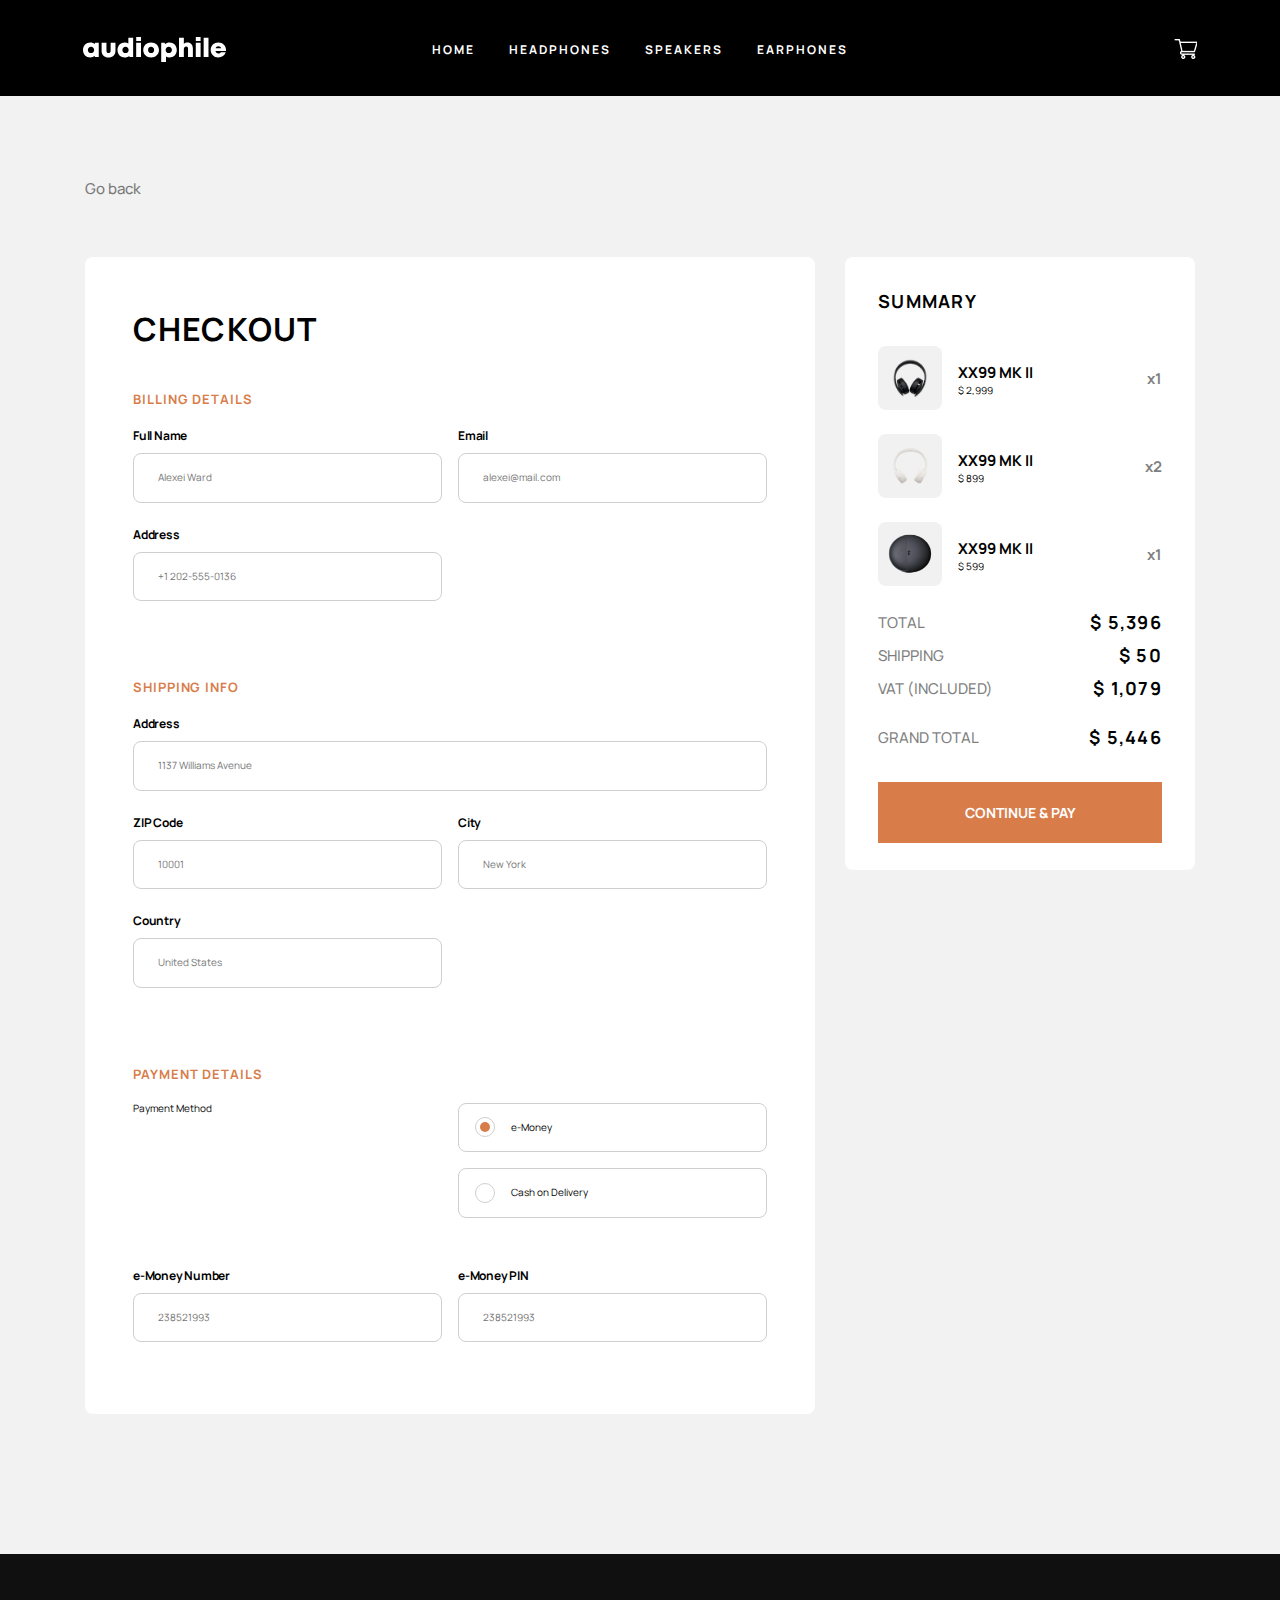
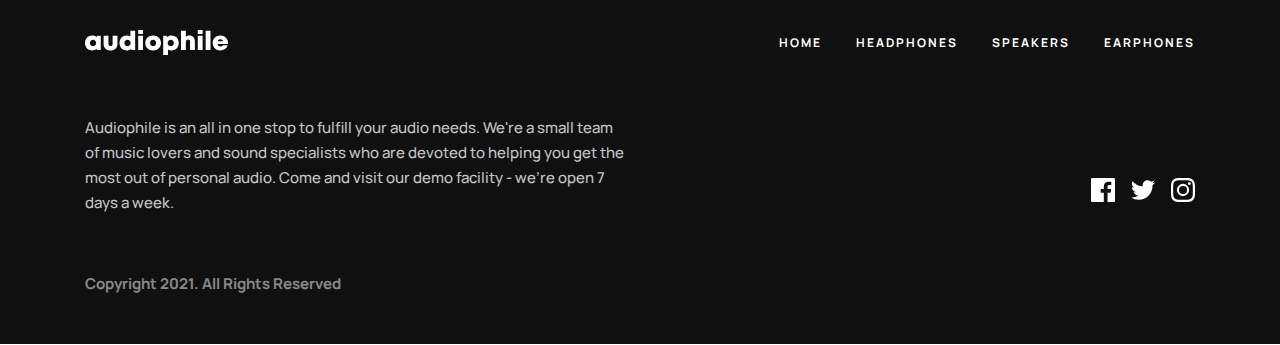
==== checkout.html @ 56116733 "Initial commit" ====
<!DOCTYPE html>
<html lang="en">

<head>
    <meta charset="UTF-8" />
    <meta http-equiv="X-UA-Compatible" content="IE=edge" />
    <meta name="viewport" content="width=device-width, initial-scale=1.0" />
    <title>audiophile</title>
    <link rel="stylesheet" href="./css/normalize.css" />
    <link rel="stylesheet" href="./css/main.css">
</head>

<body>
    <section class="page-header">
        <div class="container">
            <header class="header u-border-bottom">
                <div class="header-main">
                    <a href="index.html" class="logo">
                        <img class="logo__img" src="./images/logo.svg" width="143" height="25" alt="">
                    </a>
                    <nav class="nav header-nav">
                        <ul class="list header-list">
                            <li class="list__item header-list__item">
                                <a href="index.html" class="list__link header-list__link">HOME</a>
                            </li>
                            <li class="list__item header-list__item">
                                <a href="headphones.html" class="list__link header-list__link">HEADPHONES</a>
                            </li>
                            <li class="list__item header-list__item">
                                <a href="speakers.html" class="list__link header-list__link">SPEAKERS</a>
                            </li>
                            <li class="list__item header-list__item">
                                <a href="earphones.html" class="list__link header-list__link">EARPHONES</a>
                            </li>


                        </ul>
                    </nav>
                    <button class="btn-btn add-t-c" type="button"></button>


                </div>

            </header>
        </div>

    </section>
    <main class="main main-2">

        <!-- modal cart start -->
        <div class="modal">
            <div class="cart-modal js-cart">
                <div class="u-space-between">
                    <h5 class="cart-modal__heading">cart (3)</h5>
                    <span class="cart-modal__remove">Remove all</span>
                </div>
                <div class="cart-products">
                    <div class="cart-product u-space-between">
                        <div class="product-info">
                            <div class="product-info__img">
                                <img src=".//images/headphone/1.png" width="36" height="40" alt="">
                            </div>
                            <div class="u-direction-column">
                                <p class="product-info__title">XX99 MK II</p>
                                <span class="product-info__price">$ 2,999</span>
                            </div>
                        </div>
                        <div class="quantity quantity-product">
                            <button class=" btn-quantity minus-btn disabled" type="button">-</button>
                            <input type="text" class="quantity__input" name="" id="quantity" value="0">
                            <button class="btn-quantity plus-btn" type="button">+</button>
                        </div>
                    </div>
                    <div class="cart-product u-space-between">
                        <div class="product-info">
                            <div class="product-info__img">
                                <img src=".//images/headphone/3.png" width="38" height="40" alt="">
                            </div>
                            <div class="u-direction-column">
                                <p class="product-info__title">XX99 MK II</p>
                                <span class="product-info__price">$ 2,999</span>
                            </div>
                        </div>
                        <div class="quantity quantity-product">
                            <button class=" btn-quantity minus-btn disabled" type="button">-</button>
                            <input type="text" class="quantity__input" name="" id="quantity" value="0">
                            <button class="btn-quantity plus-btn" type="button">+</button>
                        </div>
                    </div>
                    <div class="cart-product u-space-between">
                        <div class="product-info">
                            <div class="product-info__img">
                                <img src=".//images/earphones/1.png" width="46" height="42" alt="">
                            </div>
                            <div class="u-direction-column">
                                <p class="product-info__title">XX99 MK II</p>
                                <span class="product-info__price">$ 2,999</span>
                            </div>
                        </div>
                        <div class="quantity quantity-product">
                            <button class=" btn-quantity minus-btn disabled" type="button">-</button>
                            <input type="text" class="quantity__input" name="" id="quantity" value="0">
                            <button class="btn-quantity plus-btn" type="button">+</button>
                        </div>
                    </div>
                </div>
                <div class="cart-product-price u-space-between">
                    <span class="product-total">TOTAL</span>
                    <span class="price total-price">$ 5,396</span>
                </div>
                <a class="btn btn-checkout u-text-center" href="checkout.html">checkout</a>
            </div>

        </div>
        <!-- modal cart end-->


        <!-- order modal start -->
        <div class="modal">
            <div class="order-modal">
                <img src="./images/order.png" alt="" width="64" height="64" class="order-img">
            </div>
        </div>
        <!-- order modal end -->
        <div class="container">
            <div class="go-back">
                <a class="go-back__link" href="#">Go back</a>
            </div>
            <div class="u-space-between">
                <div class="checkout">
                    <h4 class="features-heading">CHECKOUT</h4>
                    <form class="form" action="" method="post">
                        <span class="checkout-title">Billing Details</span>

                        <div class="row">
                            <div class="col-50">
                                <label class="label" for="fname">Full Name</label>
                                <input class="input" type="text" id="fname" name="firstname" placeholder="Alexei Ward">
                            </div>
                            <div class="col-50">
                                <label class="label" for="email"> Email</label>
                                <input class="input" type="email" id="email" name="email" placeholder="alexei@mail.com">
                            </div>
                            <div class="col-50">
                                <label class="label" for="tel"> Address</label>
                                <input class="input" type="tel" id="tel" name="tel" placeholder="+1 202-555-0136">
                            </div>
                        </div>
                        <span class="checkout-title">shipping info</span>

                        <div class="row">
                            <div class="col-50">
                                <label class="label " for="adr"> Address</label>
                                <input class="input input-100" type="text" id="adr" name="address" placeholder="1137 Williams Avenue">
                            </div>
                            <div class="col-50">
                                <label class="label" for="code">ZIP Code</label>
                                <input class="input" type="text" id="code" name="code" placeholder="10001">
                            </div>
                            <div class="col-50">
                                <label class="label" for="city">City</label>
                                <input class="input" type="text" id="city" name="city" placeholder="New York">
                            </div>
                            <div class="col-50">
                                <label class="label" for="country">Country</label>
                                <input class="input" type="text" id="country" name="country" placeholder="United States">
                            </div>


                        </div>
                        <span class="checkout-title">payment details</span>
                        <div class="row">
                            <span class="payment-method">Payment Method</span>
                            <div class=" u-ml-auto">

                                <label class="label-radio" for="e-money" data-radio="radio_1">e-Money
                                    <input id="e-money" class="input-radio" checked name="radio" type="radio">
                                    <span class="checkmark"></span>
                                </label>

                                <label class="label-radio" for="delivery" data-radio="radio_2">Cash on Delivery
                                    <input id="delivery" class="input-radio" name="radio" type="radio">
                                    <span class="checkmark"></span>
                                </label>
                            </div>

                        </div>
                        <div class="content">
                            <div class="radio_content radio_1">
                                <div class="row u-margin-none">
                                    <div class="col-50">
                                        <label class="label" for="code">e-Money Number</label>
                                        <input class="input" type="text" id="code" name="code" placeholder="238521993">
                                    </div>
                                    <div class="col-50">
                                        <label class="label" for="code">e-Money PIN</label>
                                        <input class="input" type="text" id="code" name="code" placeholder="238521993">
                                    </div>
                                </div>

                            </div>
                            <div class="radio_content radio_2">
                                <div class="u-align-items-center">
                                    <img src="./images/delivery_text__img.png" alt="" width="48" height="48" class="delivery-input__img">
                                    <p class="secondary-text delivery-text black-text">The ‘Cash on Delivery’ option enables you to pay in cash when our delivery courier arrives at your residence. Just make sure your address is correct so that your order will not be cancelled.
                                    </p>
                                </div>
                            </div>
                        </div>


                    </form>
                </div>
                <div class="summary">
                    <h5 class="cart-modal__heading">summary</h5>
                    <div class="cart-products">
                        <div class="cart-product u-space-between">
                            <div class="product-info">
                                <div class="product-info__img">
                                    <img src=".//images/headphone/1.png" width="36" height="40" alt="">
                                </div>
                                <div class="u-direction-column">
                                    <p class="product-info__title">XX99 MK II</p>
                                    <span class="product-info__price">$ 2,999</span>
                                </div>
                            </div>
                            <p class="product-info__title u-opacity-50">x1</p>
                        </div>
                        <div class="cart-product u-space-between">
                            <div class="product-info">
                                <div class="product-info__img">
                                    <img src=".//images/headphone/3.png" width="38" height="40" alt="">
                                </div>
                                <div class="u-direction-column">
                                    <p class="product-info__title">XX99 MK II</p>
                                    <span class="product-info__price">$ 899</span>
                                </div>
                            </div>
                            <p class="product-info__title u-opacity-50">x2</p>
                        </div>
                        <div class="cart-product u-space-between">
                            <div class="product-info">
                                <div class="product-info__img">
                                    <img src=".//images/earphones/1.png" width="46" height="42" alt="">
                                </div>
                                <div class="u-direction-column">
                                    <p class="product-info__title">XX99 MK II</p>
                                    <span class="product-info__price">$ 599</span>
                                </div>
                            </div>
                            <p class="product-info__title u-opacity-50">x1</p>
                        </div>
                    </div>
                    <div class="total cart-product-price u">
                        <span class="product-total">TOTAL</span>
                        <span class="price total-price u-margin-none">$ 5,396</span>
                    </div>
                    <div class="total cart-product-price u">
                        <span class="product-total">SHIPPING</span>
                        <span class="price total-price u-margin-none">$ 50</span>
                    </div>
                    <div class="total cart-product-price u">
                        <span class="product-total">VAT (INCLUDED)</span>
                        <span class="price total-price u-margin-none">$ 1,079</span>
                    </div>
                    <div class="total grand-total cart-product-price u">
                        <span class="product-total">GRAND TOTAL</span>
                        <span class="price total-price u-margin-none">$ 5,446</span>
                    </div>
                    <button type="button" class="btn u-text-center btn-checkout" href="#">CONTINUE & PAY</button>
                </div>
            </div>

        </div>
    </main>
    <footer class="footer">
        <div class="container">

            <div class="footer__top">
                <a href="index.html" class="logo">
                    <img class="logo__img" src="./images/logo.svg" width="143" height="25" alt="">
                </a>
                <nav class="nav footer-nav">
                    <ul class="list footer-list">
                        <li class="list__item footer-list__item">
                            <a href="index.html" class="list__link footer-list__link">HOME</a>
                        </li>
                        <li class="list__item footer-list__item">
                            <a href="headphones.html" class="list__link footer-list__link">HEADPHONES</a>
                        </li>
                        <li class="list__item footer-list__item">
                            <a href="speakers.html" class="list__link footer-list__link">SPEAKERS</a>
                        </li>
                        <li class="list__item footer-list__item">
                            <a href="earphones.html" class="list__link footer-list__link">EARPHONES</a>
                        </li>


                    </ul>
                </nav>
            </div>
            <div class="footer__bottom">
                <div class="footer-content">
                    <p class="secondary-text footer-content__text">Audiophile is an all in one stop to fulfill your audio needs. We're a small team of music lovers and sound specialists who are devoted to helping you get the most out of personal audio. Come and visit our demo facility - we’re open
                        7 days a week.</p>
                    <span class="footer-content__span">Copyright 2021. All Rights Reserved</span>
                </div>
                <div class="social">
                    <ul class=" list social-items u-ml-auto">
                        <li class=" list__item social-item">
                            <a href="#" class="list__link social-item__link">
                                <!-- <img src="./images/facebook.svg" alt=""> -->
                                <svg class="icon" width="24" height="24">
                                    <use xlink:href="./images/sprite.svg#facebook"></use>
                                </svg>
                            </a>
                        </li>
                        <li class=" list__item social-item">
                            <a href="#" class="list__link social-item__link">
                                <!-- <img src="./images/twitter.svg" alt=""> -->
                                <svg class="icon" width="24" height="24">
                                    <use xlink:href="./images/sprite.svg#twitter"></use>
                                </svg>
                            </a>
                        </li>
                        <li class=" list__item social-item">
                            <a href="#" class="list__link social-item__link">
                                <!-- <img src="./images/instagram.svg" alt=""> -->
                                <svg class="icon" width="24" height="24">
                                    <use xlink:href="./images/sprite.svg#instagram"></use>
                                </svg>
                            </a>
                        </li>
                    </ul>
                </div>
            </div>
        </div>
    </footer>

    <script src="https://code.jquery.com/jquery-3.4.1.js"></script>
    <script src="./scripts/script.js"></script>
</body>

</html>
---- css/main.css ----
.u-ml-auto {
  margin-left: auto !important;
}

.u-text-center {
  text-align: center !important;
}

.u-space-between {
  display: -webkit-box !important;
  display: -ms-flexbox !important;
  display: flex !important;
  -webkit-box-pack: justify !important;
      -ms-flex-pack: justify !important;
          justify-content: space-between !important;
}

.u-display-flex {
  display: -webkit-box !important;
  display: -ms-flexbox !important;
  display: flex !important;
}

.u-align-items-center {
  display: -webkit-box;
  display: -ms-flexbox;
  display: flex;
  -webkit-box-align: center !important;
      -ms-flex-align: center !important;
          align-items: center !important;
}

.u-direction-column {
  display: -webkit-box;
  display: -ms-flexbox;
  display: flex;
  -webkit-box-orient: vertical;
  -webkit-box-direction: normal;
      -ms-flex-direction: column;
          flex-direction: column;
}

.u-card-top {
  margin-top: 0 !important;
}

.u-border-bottom {
  border-bottom: none !important;
}

.u-margin-none {
  margin: 0 !important;
}

.u-opacity-50 {
  opacity: 0.5;
}

*,
*::before,
*::after {
  margin: 0;
  padding: 0;
  -webkit-box-sizing: inherit;
          box-sizing: inherit;
}

html {
  width: 100vw;
  scroll-behavior: smooth;
  -webkit-box-sizing: border-box;
          box-sizing: border-box;
}

body {
  font-family: "Manrope", sans-serif;
  overflow-x: hidden;
}

.container {
  max-width: 114rem;
  padding: 0 1.5rem;
  margin-left: auto;
  margin-right: auto;
}

img {
  vertical-align: middle;
}

a {
  font-weight: bold;
  font-size: 1.5rem;
  line-height: 2.5rem;
  text-decoration: none;
}

.page-header {
  position: relative;
  background-color: #000000;
}

.page-header .page__info {
  margin-top: 9.6rem;
  padding: 9.7rem 0;
  text-align: center;
}

hr {
  margin-top: 9.6rem;
  padding: 0 16.5rem;
  display: block;
  max-width: 114rem;
  height: 1px;
  background: #ffffff;
  mix-blend-mode: normal;
  opacity: 0.2;
  text-align: center;
}

.main {
  padding-top: calc(8rem + 9.6rem);
  padding-bottom: 16rem;
  display: block;
}

.main.main-2 {
  background-color: #f2f2f2;
  padding-bottom: 14rem;
}

.row {
  display: -webkit-box;
  display: -ms-flexbox;
  display: flex;
  -webkit-box-pack: justify;
      -ms-flex-pack: justify;
          justify-content: space-between;
  -ms-flex-wrap: wrap;
      flex-wrap: wrap;
  margin-bottom: 5rem;
  margin-top: 1.6rem;
}

.row .col-50 {
  margin-bottom: 2.4rem;
}

/* manrope-regular - latin */
@font-face {
  font-family: "Manrope";
  font-style: normal;
  font-weight: 400;
  src: local(""), url("../fonts/manrope-v4-latin-regular.woff2") format("woff2"), url("../fonts/manrope-v4-latin-regular.woff") format("woff");
  /* Chrome 6+, Firefox 3.6+, IE 9+, Safari 5.1+ */
}

/* manrope-500 - latin */
@font-face {
  font-family: "Manrope";
  font-style: normal;
  font-weight: 500;
  src: local(""), url("../fonts/manrope-v4-latin-500.woff2") format("woff2"), url("../fonts/manrope-v4-latin-500.woff") format("woff");
  /* Chrome 6+, Firefox 3.6+, IE 9+, Safari 5.1+ */
}

/* manrope-700 - latin */
@font-face {
  font-family: "Manrope";
  font-style: normal;
  font-weight: 700;
  src: local(""), url("../fonts/manrope-v4-latin-700.woff2") format("woff2"), url("../fonts/manrope-v4-latin-700.woff") format("woff");
  /* Chrome 6+, Firefox 3.6+, IE 9+, Safari 5.1+ */
}

html {
  font-size: 62.5%;
}

.span-text {
  font-weight: normal;
  font-size: 1.4rem;
  line-height: 1.9rem;
  letter-spacing: 1rem;
  text-transform: uppercase;
  color: #ffffff;
  mix-blend-mode: normal;
  opacity: 0.5;
  margin-bottom: 2.4rem;
  display: block;
}

.span-text.orange-text {
  color: #d87d4a;
  opacity: 1;
}

.talent-heading {
  font-weight: bold;
  font-size: 5.6rem;
  line-height: 5.8rem;
  letter-spacing: 2px;
  text-transform: uppercase;
  color: #ffffff;
  width: 40rem;
  margin: 0;
}

.secondary-text {
  font-weight: 500;
  font-size: 1.5rem;
  line-height: 2.5rem;
  color: #ffffff;
  mix-blend-mode: normal;
  opacity: 0.75;
  width: 35rem;
  margin-top: 2.4rem;
  margin-bottom: 4rem;
}

.secondary-text.black-text {
  color: #000000;
  mix-blend-mode: normal;
  opacity: 0.5;
}

.secondary-text.detail {
  margin-bottom: 0;
}

.secondary-text.orange-text {
  color: #d87d4a;
  opacity: 1;
}

.secondary-text.delivery-text {
  width: 100%;
  display: -webkit-box;
  display: -ms-flexbox;
  display: flex;
  -webkit-box-align: center;
      -ms-flex-align: center;
          align-items: center;
  margin: 0;
}

.content__heading {
  width: 26rem;
  font-weight: bold;
  font-size: 5.6rem;
  line-height: 5.8rem;
  letter-spacing: 2px;
  text-transform: uppercase;
  color: #ffffff;
  margin: 0;
}

.secondary-heading {
  display: block;
  font-weight: bold;
  font-size: 2.8rem;
  line-height: 3.8rem;
  letter-spacing: 2px;
  text-transform: uppercase;
  color: #000000;
  margin-bottom: 3.2rem;
}

.primary-heading {
  display: inline-block;
  width: 45rem;
  font-weight: bold;
  font-size: 40px;
  line-height: 44px;
  letter-spacing: 1.42857px;
  text-transform: uppercase;
  color: #000000;
}

.primary-heading .primary-text {
  color: #d87d4a;
}

.primary-heading.white {
  color: #ffffff;
}

.footer-content__span {
  display: block;
  font-weight: bold;
  font-size: 15px;
  line-height: 25px;
  color: #ffffff;
  mix-blend-mode: normal;
  opacity: 0.5;
  margin-top: 5.6rem;
}

.price {
  font-weight: bold;
  font-size: 1.8rem;
  line-height: 2.5rem;
  letter-spacing: 1.28571px;
  text-transform: uppercase;
  color: #000000;
  margin-top: 3.2rem;
  margin-bottom: 4.7rem;
  display: block;
}

.features-heading {
  font-weight: bold;
  font-size: 3.2rem;
  line-height: 36px;
  letter-spacing: 1.14286px;
  text-transform: uppercase;
  color: #000000;
  margin-bottom: 3.2rem;
}

.detail-text {
  font-weight: bold;
  font-size: 1.5rem;
  line-height: 2.5rem;
  color: #d87d4a;
  margin-right: 2.4rem;
}

.product-text {
  font-weight: bold;
  font-size: 2.4rem;
  line-height: 3.3rem;
  text-align: center;
  letter-spacing: 1.71429px;
  text-transform: uppercase;
  color: #000000;
  margin-top: 4rem;
  margin-bottom: 3.2rem;
}

.cart-modal__heading {
  font-weight: bold;
  font-size: 1.8rem;
  line-height: 2.5rem;
  letter-spacing: 1.28571px;
  text-transform: uppercase;
  color: #000000;
}

.cart-modal__remove {
  font-weight: 500;
  font-size: 1.5rem;
  line-height: 2.5rem;
  -webkit-text-decoration-line: underline;
          text-decoration-line: underline;
  color: #000000;
  mix-blend-mode: normal;
  opacity: 0.5;
}

.product-total {
  font-weight: 500;
  font-size: 15px;
  line-height: 25px;
  color: #000000;
  mix-blend-mode: normal;
  opacity: 0.5;
}

.checkout-title {
  font-weight: bold;
  font-size: 1.3rem;
  line-height: 2.5rem;
  letter-spacing: 0.928571px;
  text-transform: uppercase;
  color: #d87d4a;
}

/*! normalize.css v8.0.1 | MIT License | github.com/necolas/normalize.css */
/* Document
   ========================================================================== */
/**
 * 1. Correct the line height in all browsers.
 * 2. Prevent adjustments of font size after orientation changes in iOS.
 */
html {
  line-height: 1.15;
  /* 1 */
  -webkit-text-size-adjust: 100%;
  /* 2 */
}

/* Sections
   ========================================================================== */
/**
 * Remove the margin in all browsers.
 */
body {
  margin: 0;
}

/**
 * Render the `main` element consistently in IE.
 */
main {
  display: block;
}

/**
 * Correct the font size and margin on `h1` elements within `section` and
 * `article` contexts in Chrome, Firefox, and Safari.
 */
h1 {
  font-size: 2em;
  margin: 0.67em 0;
}

/* Grouping content
   ========================================================================== */
/**
 * 1. Add the correct box sizing in Firefox.
 * 2. Show the overflow in Edge and IE.
 */
hr {
  -webkit-box-sizing: content-box;
          box-sizing: content-box;
  /* 1 */
  height: 0;
  /* 1 */
  overflow: visible;
  /* 2 */
}

/**
 * 1. Correct the inheritance and scaling of font size in all browsers.
 * 2. Correct the odd `em` font sizing in all browsers.
 */
pre {
  font-family: monospace, monospace;
  /* 1 */
  font-size: 1em;
  /* 2 */
}

/* Text-level semantics
   ========================================================================== */
/**
 * Remove the gray background on active links in IE 10.
 */
a {
  background-color: transparent;
}

/**
 * 1. Remove the bottom border in Chrome 57-
 * 2. Add the correct text decoration in Chrome, Edge, IE, Opera, and Safari.
 */
abbr[title] {
  border-bottom: none;
  /* 1 */
  text-decoration: underline;
  /* 2 */
  -webkit-text-decoration: underline dotted;
          text-decoration: underline dotted;
  /* 2 */
}

/**
 * Add the correct font weight in Chrome, Edge, and Safari.
 */
b,
strong {
  font-weight: bolder;
}

/**
 * 1. Correct the inheritance and scaling of font size in all browsers.
 * 2. Correct the odd `em` font sizing in all browsers.
 */
code,
kbd,
samp {
  font-family: monospace, monospace;
  /* 1 */
  font-size: 1em;
  /* 2 */
}

/**
 * Add the correct font size in all browsers.
 */
small {
  font-size: 80%;
}

/**
 * Prevent `sub` and `sup` elements from affecting the line height in
 * all browsers.
 */
sub,
sup {
  font-size: 75%;
  line-height: 0;
  position: relative;
  vertical-align: baseline;
}

sub {
  bottom: -0.25em;
}

sup {
  top: -0.5em;
}

/* Embedded content
   ========================================================================== */
/**
 * Remove the border on images inside links in IE 10.
 */
img {
  border-style: none;
}

/* Forms
   ========================================================================== */
/**
 * 1. Change the font styles in all browsers.
 * 2. Remove the margin in Firefox and Safari.
 */
button,
input,
optgroup,
select,
textarea {
  font-family: inherit;
  /* 1 */
  font-size: 100%;
  /* 1 */
  line-height: 1.15;
  /* 1 */
  margin: 0;
  /* 2 */
}

/**
 * Show the overflow in IE.
 * 1. Show the overflow in Edge.
 */
button,
input {
  /* 1 */
  overflow: visible;
}

/**
 * Remove the inheritance of text transform in Edge, Firefox, and IE.
 * 1. Remove the inheritance of text transform in Firefox.
 */
button,
select {
  /* 1 */
  text-transform: none;
}

/**
 * Correct the inability to style clickable types in iOS and Safari.
 */
button,
[type="button"],
[type="reset"],
[type="submit"] {
  -webkit-appearance: button;
}

/**
 * Remove the inner border and padding in Firefox.
 */
button::-moz-focus-inner,
[type="button"]::-moz-focus-inner,
[type="reset"]::-moz-focus-inner,
[type="submit"]::-moz-focus-inner {
  border-style: none;
  padding: 0;
}

/**
 * Restore the focus styles unset by the previous rule.
 */
button:-moz-focusring,
[type="button"]:-moz-focusring,
[type="reset"]:-moz-focusring,
[type="submit"]:-moz-focusring {
  outline: 1px dotted ButtonText;
}

/**
 * Correct the padding in Firefox.
 */
fieldset {
  padding: 0.35em 0.75em 0.625em;
}

/**
 * 1. Correct the text wrapping in Edge and IE.
 * 2. Correct the color inheritance from `fieldset` elements in IE.
 * 3. Remove the padding so developers are not caught out when they zero out
 *    `fieldset` elements in all browsers.
 */
legend {
  -webkit-box-sizing: border-box;
          box-sizing: border-box;
  /* 1 */
  color: inherit;
  /* 2 */
  display: table;
  /* 1 */
  max-width: 100%;
  /* 1 */
  padding: 0;
  /* 3 */
  white-space: normal;
  /* 1 */
}

/**
 * Add the correct vertical alignment in Chrome, Firefox, and Opera.
 */
progress {
  vertical-align: baseline;
}

/**
 * Remove the default vertical scrollbar in IE 10+.
 */
textarea {
  overflow: auto;
}

/**
 * 1. Add the correct box sizing in IE 10.
 * 2. Remove the padding in IE 10.
 */
[type="checkbox"],
[type="radio"] {
  -webkit-box-sizing: border-box;
          box-sizing: border-box;
  /* 1 */
  padding: 0;
  /* 2 */
}

/**
 * Correct the cursor style of increment and decrement buttons in Chrome.
 */
[type="number"]::-webkit-inner-spin-button,
[type="number"]::-webkit-outer-spin-button {
  height: auto;
}

/**
 * 1. Correct the odd appearance in Chrome and Safari.
 * 2. Correct the outline style in Safari.
 */
[type="search"] {
  -webkit-appearance: textfield;
  /* 1 */
  outline-offset: -2px;
  /* 2 */
}

/**
 * Remove the inner padding in Chrome and Safari on macOS.
 */
[type="search"]::-webkit-search-decoration {
  -webkit-appearance: none;
}

/**
 * 1. Correct the inability to style clickable types in iOS and Safari.
 * 2. Change font properties to `inherit` in Safari.
 */
::-webkit-file-upload-button {
  -webkit-appearance: button;
  /* 1 */
  font: inherit;
  /* 2 */
}

/* Interactive
   ========================================================================== */
/*
 * Add the correct display in Edge, IE 10+, and Firefox.
 */
details {
  display: block;
}

/*
 * Add the correct display in all browsers.
 */
summary {
  display: list-item;
}

/* Misc
   ========================================================================== */
/**
 * Add the correct display in IE 10+.
 */
template {
  display: none;
}

/**
 * Add the correct display in IE 10.
 */
[hidden] {
  display: none;
}

.btn {
  display: inline-block;
  font-weight: bold;
  font-size: 1.4rem;
  line-height: 2.5rem;
  padding: 1.5rem 3rem;
  border: 3px solid transparent;
  outline: none;
  color: #ffffff;
  cursor: pointer;
  -webkit-transition: all 0.3s ease-in;
  transition: all 0.3s ease-in;
  background-color: #d87d4a;
  -webkit-transition: all 0.2s ease-in;
  transition: all 0.2s ease-in;
}

.btn.btn-black {
  background-color: #000000;
}

.btn.btn-black:hover {
  background-color: #4c4c4c;
}

.btn.btn-transparent {
  border: 1px solid #000000;
  background-color: transparent;
  color: #000000;
  -webkit-transition: all 0.2s ease-in;
  transition: all 0.2s ease-in;
}

.btn.btn-transparent:hover {
  color: #ffffff;
  background-color: #000000;
}

.btn:hover {
  background-color: #fbaf85;
}

.btn-btn {
  width: 2.3rem;
  height: 2rem;
  border: none;
  background: none;
  background-image: url(../../images/cart.png);
  background-repeat: no-repeat;
  background-size: cover;
  outline: none;
  cursor: pointer;
  -webkit-transition: all 0.2s ease-in;
  transition: all 0.2s ease-in;
}

.btn-quantity {
  width: 1.6rem;
  height: 1.6rem;
  border: none;
  font-weight: bold;
  font-size: 1.3rem;
  line-height: 1.8rem;
  text-align: center;
  letter-spacing: 1px;
  text-transform: uppercase;
  color: #000000;
  mix-blend-mode: normal;
  opacity: 0.25;
  cursor: pointer;
}

.btn-quantity:hover {
  color: #d87d4a;
  opacity: 1;
}

.btn-checkout {
  width: 100%;
}

.cards .card {
  margin-top: 16rem;
  display: -webkit-box;
  display: -ms-flexbox;
  display: flex;
  -webkit-box-pack: justify;
      -ms-flex-pack: justify;
          justify-content: space-between;
  -webkit-box-align: center;
      -ms-flex-align: center;
          align-items: center;
}

.cards .card:nth-child(even) {
  -webkit-box-orient: horizontal;
  -webkit-box-direction: reverse;
      -ms-flex-direction: row-reverse;
          flex-direction: row-reverse;
}

.cards .card__img {
  width: 54rem;
  min-height: 56rem;
  background-color: #f1f1f1;
  display: -webkit-box;
  display: -ms-flexbox;
  display: flex;
  -webkit-box-pack: center;
      -ms-flex-pack: center;
          justify-content: center;
  -webkit-box-align: center;
      -ms-flex-align: center;
          align-items: center;
}

.shop-cart {
  display: -webkit-box;
  display: -ms-flexbox;
  display: flex;
  -webkit-box-pack: justify;
      -ms-flex-pack: justify;
          justify-content: space-between;
  margin-top: 20rem;
}

.shop-cart .cart {
  display: block;
}

.shop-cart .cart-link {
  display: -webkit-box;
  display: -ms-flexbox;
  display: flex;
  -webkit-box-orient: vertical;
  -webkit-box-direction: normal;
      -ms-flex-direction: column;
          flex-direction: column;
  text-decoration: none;
  text-align: center;
  width: 35rem;
  background-color: #f1f1f1;
  position: relative;
  padding: 11.6rem 0 3rem 0;
  -webkit-transition: all 0.2s ease-in;
  transition: all 0.2s ease-in;
}

.shop-cart .cart-link__img {
  position: absolute;
  -webkit-transform: translateX(50%);
          transform: translateX(50%);
  right: 50%;
  bottom: 13rem;
}

.shop-cart .cart-link__title {
  font-weight: bold;
  font-size: 1.8rem;
  line-height: 2.5rem;
  text-align: center;
  letter-spacing: 1.28571px;
  text-transform: uppercase;
  color: #000000;
}

.shop-cart .cart-link__text {
  margin-top: 1.5rem;
  font-weight: bold;
  font-size: 1.3rem;
  line-height: 1.8rem;
  letter-spacing: 1px;
  text-transform: uppercase;
  color: #000000;
  mix-blend-mode: normal;
  opacity: 0.5;
}

.shop-cart .cart-link__text::after {
  content: "";
  display: inline-block;
  width: 5px;
  height: 10px;
  background-image: url(../../images/shop/arrow.svg);
  background-repeat: no-repeat;
  background-size: cover;
  background-position: center;
  margin-left: 1.3rem;
}

.shop-cart .cart-link:hover .cart-link__text {
  color: #d87d4a;
  opacity: 1;
}

.go-back {
  display: -webkit-box;
  display: -ms-flexbox;
  display: flex;
  margin-bottom: 5.6rem;
}

.go-back__link {
  font-weight: 500;
  font-size: 1.5rem;
  line-height: 2.5rem;
  color: #000000;
  mix-blend-mode: normal;
  opacity: 0.5;
}

.features {
  margin-top: 16rem;
  display: -webkit-box;
  display: -ms-flexbox;
  display: flex;
}

.features .features-left {
  margin-right: 12.5rem;
}

.features .features-right {
  display: block;
  width: 35rem;
}

.features .features-right .features-list__item {
  margin-left: 0;
}

.features .secondary-text {
  width: 63.5rem;
}

.img-content {
  margin-top: 16rem;
  display: -webkit-box;
  display: -ms-flexbox;
  display: flex;
  -webkit-box-pack: justify;
      -ms-flex-pack: justify;
          justify-content: space-between;
}

.img-content .content-left {
  display: -webkit-box;
  display: -ms-flexbox;
  display: flex;
  -webkit-box-orient: vertical;
  -webkit-box-direction: normal;
      -ms-flex-direction: column;
          flex-direction: column;
  -webkit-box-pack: justify;
      -ms-flex-pack: justify;
          justify-content: space-between;
}

.img-content .content-left__img {
  display: block;
}

.products {
  margin-top: 16rem;
  display: block;
  text-align: center;
}

.products .product-cards {
  margin-top: 6.4rem;
  display: -webkit-box;
  display: -ms-flexbox;
  display: flex;
  -webkit-box-pack: justify;
      -ms-flex-pack: justify;
          justify-content: space-between;
}

.products .product-cards .product-card {
  display: -webkit-box;
  display: -ms-flexbox;
  display: flex;
  -webkit-box-orient: vertical;
  -webkit-box-direction: normal;
      -ms-flex-direction: column;
          flex-direction: column;
  -webkit-box-align: center;
      -ms-flex-align: center;
          align-items: center;
}

.products .product-cards .product-card__img {
  width: 35rem;
  min-height: 31.8rem;
  display: -webkit-box;
  display: -ms-flexbox;
  display: flex;
  -webkit-box-pack: center;
      -ms-flex-pack: center;
          justify-content: center;
  -webkit-box-align: center;
      -ms-flex-align: center;
          align-items: center;
  background-color: #f1f1f1;
  border-radius: 8px;
}

.quantity {
  display: -webkit-box;
  display: -ms-flexbox;
  display: flex;
  -webkit-box-align: center;
      -ms-flex-align: center;
          align-items: center;
  -webkit-box-pack: justify;
      -ms-flex-pack: justify;
          justify-content: space-between;
  width: 12rem;
  padding: 1.5rem;
  background-color: #f1f1f1;
  margin-right: 1.6rem;
}

.quantity__input {
  font-weight: bold;
  font-size: 1.3rem;
  line-height: 1.8rem;
  text-align: center;
  letter-spacing: 1px;
  text-transform: uppercase;
  color: #000000;
  width: 1.6rem;
  border: none;
  outline: none;
  background-color: transparent;
}

.quantity.quantity-product {
  padding: 7px 11px;
  margin-right: 0;
  width: 9.6rem;
}

.modal {
  display: none;
  top: 9.6rem;
  left: 0;
  position: fixed;
  background-color: rgba(0, 0, 0, 0.4);
  width: 100%;
  height: 100%;
  z-index: 1;
  -webkit-transition: all 0.5s ease-in;
  transition: all 0.5s ease-in;
}

.modal .cart-modal {
  position: absolute;
  padding: 3.1rem;
  width: 37.7rem;
  top: 3.2rem;
  right: 0;
  background-color: #ffffff;
  z-index: 999;
  border-radius: 8px;
  -webkit-transition: all 0.2s ease-in;
  transition: all 0.2s ease-in;
}

.modal .cart-modal .cart-products {
  margin-top: 3.2rem;
}

.modal .cart-modal .cart-products .cart-product {
  display: -webkit-box;
  display: -ms-flexbox;
  display: flex;
  -webkit-box-align: center;
      -ms-flex-align: center;
          align-items: center;
  margin-bottom: 2.4rem;
}

.modal .cart-modal .cart-products .cart-product .product-info {
  display: -webkit-box;
  display: -ms-flexbox;
  display: flex;
  -webkit-box-align: center;
      -ms-flex-align: center;
          align-items: center;
}

.modal .cart-modal .cart-products .cart-product .product-info__img {
  border-radius: 8px;
  width: 6.4rem;
  height: 6.4rem;
  background-color: #f1f1f1;
  display: -webkit-box;
  display: -ms-flexbox;
  display: flex;
  -webkit-box-pack: center;
      -ms-flex-pack: center;
          justify-content: center;
  -webkit-box-align: center;
      -ms-flex-align: center;
          align-items: center;
  margin-right: 1.6rem;
}

.modal .cart-modal .cart-products .cart-product .product-info__title {
  font-weight: bold;
  font-size: 1.5rem;
  line-height: 2.5rem;
  color: #000000;
}

.modal .cart-modal .cart-product-price {
  margin-top: 3.2rem;
  margin-bottom: 2.4rem;
  -webkit-box-align: center;
      -ms-flex-align: center;
          align-items: center;
}

.modal .cart-modal .cart-product-price .total-price {
  margin: 0;
}

.change {
  position: fixed;
  top: 9.6rem;
  left: 0;
  display: block;
  -webkit-transition: all 0.5s ease-in;
  transition: all 0.5s ease-in;
}

.change .cart-modal {
  position: absolute;
  padding: 3.1rem;
  width: 37.7rem;
  top: 3.2rem;
  right: -7.5rem;
  -webkit-transform: translateX(-50%);
          transform: translateX(-50%);
  transform: translateX(-50%);
  -webkit-transition: all 0.5s ease-in;
  transition: all 0.5s ease-in;
}

.header {
  position: fixed;
  top: 0;
  left: 0;
  bottom: 0;
  height: 9.6rem;
  padding: 3.6rem 0;
  z-index: 1;
  width: 100%;
  background-color: #000000;
}

.header .header-nav {
  text-align: center;
  margin-right: 12rem;
}

.header-list {
  display: -webkit-box;
  display: -ms-flexbox;
  display: flex;
}

.header-list__item {
  list-style: none;
}

.header-list__link {
  text-decoration: none;
}

.header .header-main {
  position: relative;
  max-width: 111.4rem;
  left: 50%;
  -webkit-transform: translateX(-50%);
          transform: translateX(-50%);
  display: -webkit-box;
  display: -ms-flexbox;
  display: flex;
  -webkit-box-pack: justify;
      -ms-flex-pack: justify;
          justify-content: space-between;
  -webkit-box-align: center;
      -ms-flex-align: center;
          align-items: center;
}

.footer {
  background-color: #101010;
  padding: 7.5rem 0 4.8rem;
  border-bottom: 1px solid #ffffff;
}

.footer .footer__top {
  display: -webkit-box;
  display: -ms-flexbox;
  display: flex;
  display: flex;
  -webkit-box-pack: justify;
      -ms-flex-pack: justify;
          justify-content: space-between;
  -webkit-box-align: center;
      -ms-flex-align: center;
          align-items: center;
}

.footer .footer-list {
  display: -webkit-box;
  display: -ms-flexbox;
  display: flex;
}

.footer .footer-list__item {
  list-style: none;
}

.footer .footer-list__link {
  text-decoration: none;
}

.footer .footer__bottom {
  margin-top: 3.6rem;
  display: -webkit-box;
  display: -ms-flexbox;
  display: flex;
  -webkit-box-pack: justify;
      -ms-flex-pack: justify;
          justify-content: space-between;
  -webkit-box-align: center;
      -ms-flex-align: center;
          align-items: center;
}

.footer .footer__bottom .footer-content__text {
  width: 54rem;
}

.footer .footer__bottom .social-items {
  display: -webkit-box;
  display: -ms-flexbox;
  display: flex;
}

.footer .footer__bottom .social-items .social-item {
  margin-left: 1.6rem;
}

.form {
  margin-top: 4rem;
}

.form .label {
  display: block;
  font-weight: bold;
  font-size: 1.2rem;
  line-height: 1.6rem;
  letter-spacing: -0.214286px;
  color: #000000;
  margin-bottom: 9px;
}

.form .input {
  width: 30.9rem;
  padding: 1.8rem 0 1.8rem 2.4rem;
  background: #ffffff;
  border: 1px solid #cfcfcf;
  -webkit-box-sizing: border-box;
          box-sizing: border-box;
  border-radius: 8px;
  outline: none;
}

.form .input.input-100 {
  width: 63.4rem;
}

.form .input-radio[checked] .label-radio:active {
  border: 1px solid #d87d4a;
}

.form .input-radio {
  display: none;
}

.form .input-radio .label-radio .input-radio:checked {
  border-color: #d87d4a;
}

.form .label-radio {
  display: block;
  width: 30.9rem;
  padding: 1.8rem 0 1.8rem 5.2rem;
  background: #ffffff;
  border: 1px solid #cfcfcf;
  border-radius: 8px;
  position: relative;
  cursor: pointer;
  -webkit-transition: all 0.2s ease-in;
  transition: all 0.2s ease-in;
}

.form .label-radio:not(:last-child) {
  margin-bottom: 1.6rem;
}

.form .label-radio:hover {
  border: 1px solid #d87d4a;
}

.form .label-radio .input-radio:checked ~ .checkmark::after {
  display: block;
}

.form .label-radio .checkmark {
  position: absolute;
  top: 50%;
  -webkit-transform: translateY(-50%);
          transform: translateY(-50%);
  left: 1.6rem;
  display: block;
  width: 2rem;
  height: 2rem;
  border: 1px solid #cfcfcf;
  border-radius: 50%;
}

.form .label-radio .checkmark:after {
  content: "";
  display: inline-block;
  width: 10px;
  height: 10px;
  position: absolute;
  top: 4px;
  left: 4px;
  background-color: #d87d4a;
  color: #d87d4a;
  border-radius: 50%;
  display: none;
}

.list {
  display: -webkit-box;
  display: -ms-flexbox;
  display: flex;
  list-style: none;
}

.list__item:not(:first-child) {
  margin-left: 3.4rem;
}

.list__link {
  color: #ffffff;
  font-weight: bold;
  font-size: 1.2rem;
  line-height: 2.5rem;
  letter-spacing: 2px;
  text-decoration: none;
  text-transform: uppercase;
  -webkit-transition: all 0.2s ease-in;
  transition: all 0.2s ease-in;
}

.list__link:hover {
  color: #d87d4a;
}

.features-list {
  display: -webkit-box;
  display: -ms-flexbox;
  display: flex;
  -webkit-box-orient: vertical;
  -webkit-box-direction: normal;
      -ms-flex-direction: column;
          flex-direction: column;
}

.features-list__item {
  display: -webkit-box;
  display: -ms-flexbox;
  display: flex;
  margin-bottom: 8px;
}

.checkout {
  background-color: #ffffff;
  border-radius: 8px;
  padding: 5.4rem 4.8rem 4.8rem 4.8rem;
  width: 73rem;
}

.checkout .delivery-input__img {
  margin-right: 3.2rem;
}

.summary {
  -ms-flex-item-align: start;
      align-self: flex-start;
  display: inline;
  width: 35rem;
  padding: 3.2rem 3.3rem 2.7rem;
  background-color: #ffffff;
  border-radius: 8px;
}

.summary .cart-products {
  margin-top: 3.2rem;
}

.summary .cart-products .cart-product {
  display: -webkit-box;
  display: -ms-flexbox;
  display: flex;
  -webkit-box-align: center;
      -ms-flex-align: center;
          align-items: center;
  margin-bottom: 2.4rem;
}

.summary .cart-products .cart-product .product-info {
  display: -webkit-box;
  display: -ms-flexbox;
  display: flex;
  -webkit-box-align: center;
      -ms-flex-align: center;
          align-items: center;
}

.summary .cart-products .cart-product .product-info__img {
  border-radius: 8px;
  width: 6.4rem;
  height: 6.4rem;
  background-color: #f1f1f1;
  display: -webkit-box;
  display: -ms-flexbox;
  display: flex;
  -webkit-box-pack: center;
      -ms-flex-pack: center;
          justify-content: center;
  -webkit-box-align: center;
      -ms-flex-align: center;
          align-items: center;
  margin-right: 1.6rem;
}

.summary .cart-products .cart-product .product-info__title {
  font-weight: bold;
  font-size: 1.5rem;
  line-height: 2.5rem;
  color: #000000;
}

.summary .total {
  display: -webkit-box;
  display: -ms-flexbox;
  display: flex;
  -webkit-box-pack: justify;
      -ms-flex-pack: justify;
          justify-content: space-between;
  -webkit-box-align: center;
      -ms-flex-align: center;
          align-items: center;
  margin-bottom: 8px;
}

.summary .grand-total {
  margin-top: 2.4rem;
  margin-bottom: 3.2rem;
}

.summary .grand-total ~ span {
  color: #d87d4a;
}

.talent {
  background-image: url(../../images/shop/bg-header.png);
  background-repeat: no-repeat;
  background-position: center;
  background-size: contain;
  background-color: #141414;
}

.talent .talent-info {
  background-repeat: no-repeat;
  background-size: contain;
  background-position: right 10rem;
  padding-top: calc(12.8rem + 9.6rem);
  padding-bottom: 15.8rem;
}

.talent .header {
  background-color: #0e0e0e;
}

.zx9 {
  width: 100%;
  min-height: 56rem;
  background-color: #d87d4a;
  background-image: url(../../images/main/circle.png);
  background-size: contain;
  background-repeat: no-repeat;
  background-size: 94.4rem;
  margin-top: 16.8rem;
  border-radius: 8px;
  display: -webkit-box;
  display: -ms-flexbox;
  display: flex;
  -webkit-box-align: start;
      -ms-flex-align: start;
          align-items: flex-start;
  position: relative;
  overflow: hidden;
  padding-top: 13.3rem;
}

.zx9__img {
  position: relative;
  bottom: -3rem;
  left: 12rem;
}

.zx9 .content {
  margin-right: 9.5rem;
  display: block;
  padding-top: 5.3rem;
}

.zx7 {
  margin-top: 4.8rem;
  border-radius: 8px;
  width: 100%;
  min-height: 32rem;
  background-color: #f1f1f1;
  background-image: url(../../images/main/zx7.png);
  background-position: center bottom -2rem;
  background-repeat: no-repeat;
  background-size: cover;
  padding: 10.1rem 0 10.1rem 9.6rem;
}

.yx1 {
  margin-top: 4.8rem;
  display: -webkit-box;
  display: -ms-flexbox;
  display: flex;
  -webkit-box-pack: justify;
      -ms-flex-pack: justify;
          justify-content: space-between;
}

.yx1 .yx1-left {
  display: inline-block;
  min-width: 54rem;
  border-radius: 8px;
  background-color: #f1f1f1;
  padding: 10.1rem 0 10.1rem 9.6rem;
}

.person {
  width: 100%;
  margin-top: 20rem;
  display: -webkit-box;
  display: -ms-flexbox;
  display: flex;
  -webkit-box-pack: justify;
      -ms-flex-pack: justify;
          justify-content: space-between;
  -webkit-box-align: center;
      -ms-flex-align: center;
          align-items: center;
}

.person .person-text {
  min-width: 45rem;
}
/*# sourceMappingURL=main.css.map */
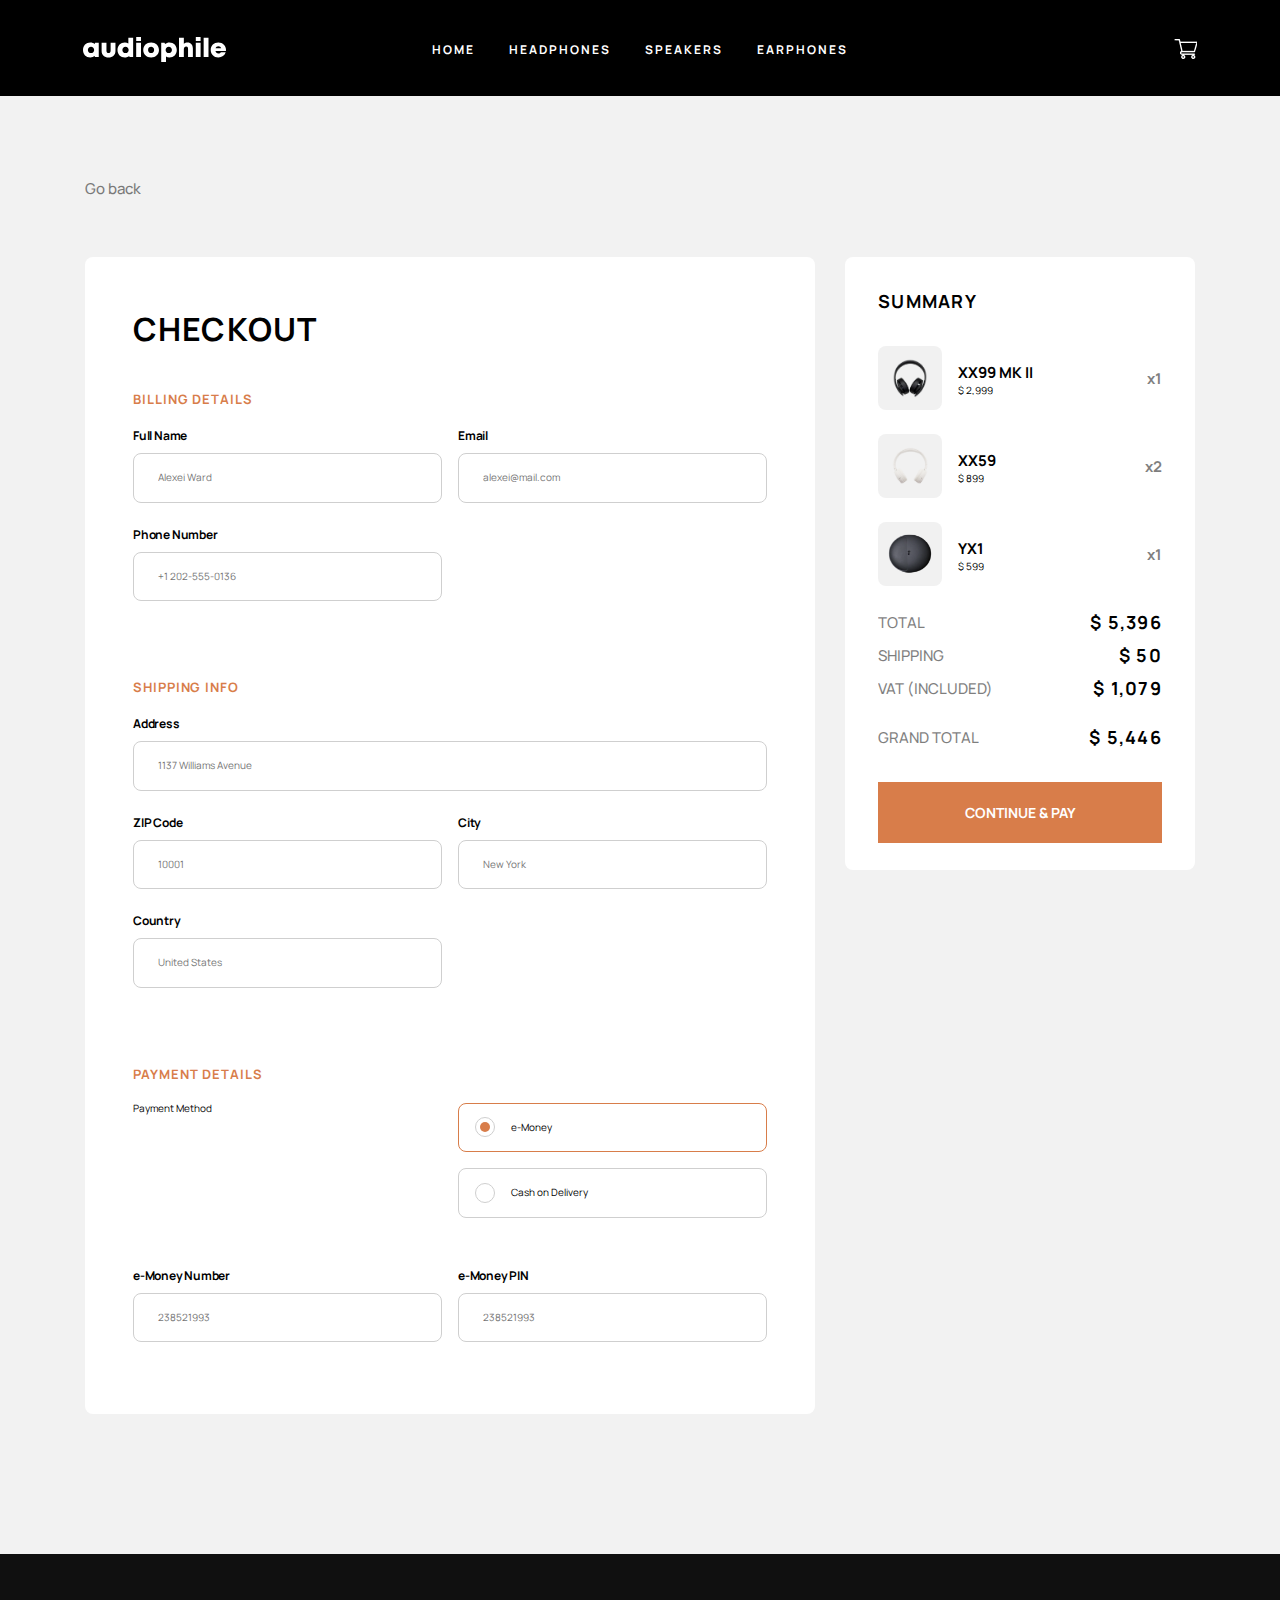
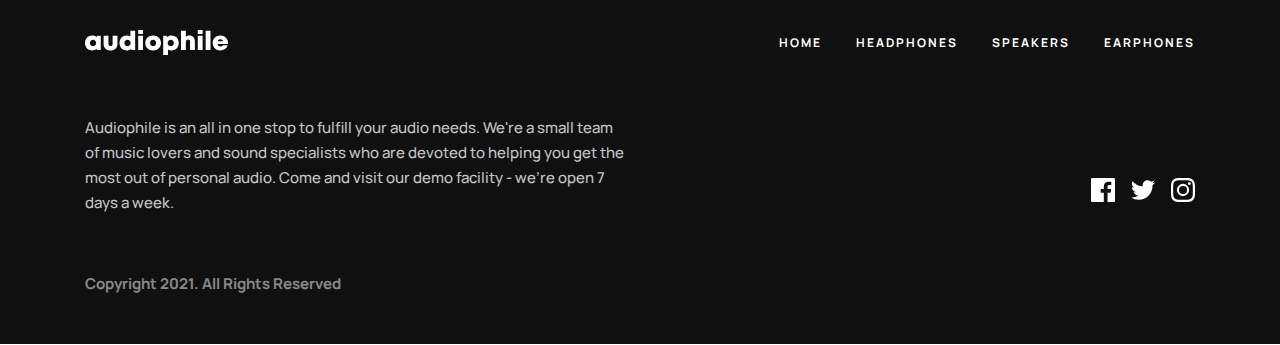
==== commit bb3d22c8: "desktop version final" ====
--- a/checkout.html
+++ b/checkout.html
@@ -116,12 +116,66 @@
 
 
         <!-- order modal start -->
-        <div class="modal">
-            <div class="order-modal">
+        <div class="modal2">
+            <div class="order">
                 <img src="./images/order.png" alt="" width="64" height="64" class="order-img">
+                <h4 class="order-text features-heading">THANK YOU <br> FOR YOUR ORDER</h4>
+                <p class="secondary-text talent-text black-text">You will receive an email confirmation shortly.</p>
+
+                <div class="order-cards">
+                    <div class="cart-products">
+                        <div class="cart-product u-space-between">
+                            <div class="product-info">
+                                <div class="product-info__img">
+                                    <img src=".//images/headphone/1.png" width="36" height="40" alt="">
+                                </div>
+                                <div class="u-direction-column">
+                                    <p class="product-info__title">XX99 MK II</p>
+                                    <span class="product-info__price">$ 2,999</span>
+                                </div>
+                            </div>
+                            <p class="product-info__title u-opacity-50">x1</p>
+                        </div>
+                        <div class="read-more-product">
+                            <div class="cart-product u-space-between">
+                                <div class="product-info">
+                                    <div class="product-info__img">
+                                        <img src=".//images/headphone/3.png" width="38" height="40" alt="">
+                                    </div>
+                                    <div class="u-direction-column">
+                                        <p class="product-info__title">XX59</p>
+                                        <span class="product-info__price">$ 899</span>
+                                    </div>
+                                </div>
+                                <p class="product-info__title u-opacity-50">x2</p>
+                            </div>
+                            <div class="cart-product u-space-between">
+                                <div class="product-info">
+                                    <div class="product-info__img">
+                                        <img src=".//images/earphones/1.png" width="36" height="32" alt="">
+                                    </div>
+                                    <div class="u-direction-column">
+                                        <p class="product-info__title">YX1</p>
+                                        <span class="product-info__price">$ 599</span>
+                                    </div>
+                                </div>
+                                <p class="product-info__title u-opacity-50">x1</p>
+                            </div>
+                        </div>
+                        <span class="read-more-btn">and 2 other item(s)</span>
+                    </div>
+                    <div class="order-total">
+                        <span class="product-total order-t">GRAND TOTAL</span>
+                        <span class="price order-total-price u-margin-none">$ 5,446</span>
+                    </div>
+                </div>
+                <a href="index.html" type="button" class="btn u-text-center btn-checkout">BACK TO HOME</a>
             </div>
         </div>
         <!-- order modal end -->
+
+
+
         <div class="container">
             <div class="go-back">
                 <a class="go-back__link" href="#">Go back</a>
@@ -142,7 +196,7 @@
                                 <input class="input" type="email" id="email" name="email" placeholder="alexei@mail.com">
                             </div>
                             <div class="col-50">
-                                <label class="label" for="tel"> Address</label>
+                                <label class="label" for="tel"> Phone Number</label>
                                 <input class="input" type="tel" id="tel" name="tel" placeholder="+1 202-555-0136">
                             </div>
                         </div>
@@ -232,7 +286,7 @@
                                     <img src=".//images/headphone/3.png" width="38" height="40" alt="">
                                 </div>
                                 <div class="u-direction-column">
-                                    <p class="product-info__title">XX99 MK II</p>
+                                    <p class="product-info__title">XX59</p>
                                     <span class="product-info__price">$ 899</span>
                                 </div>
                             </div>
@@ -244,7 +298,7 @@
                                     <img src=".//images/earphones/1.png" width="46" height="42" alt="">
                                 </div>
                                 <div class="u-direction-column">
-                                    <p class="product-info__title">XX99 MK II</p>
+                                    <p class="product-info__title">YX1</p>
                                     <span class="product-info__price">$ 599</span>
                                 </div>
                             </div>
@@ -267,7 +321,8 @@
                         <span class="product-total">GRAND TOTAL</span>
                         <span class="price total-price u-margin-none">$ 5,446</span>
                     </div>
-                    <button type="button" class="btn u-text-center btn-checkout" href="#">CONTINUE & PAY</button>
+                    <button type="button" id="open-popup-btn" class="btn u-text-center btn-checkout">CONTINUE &
+                        PAY</button>
                 </div>
             </div>
 
--- a/css/main.css
+++ b/css/main.css
@@ -308,6 +308,10 @@
   display: block;
 }
 
+.price.order-total-price {
+  color: #ffffff;
+}
+
 .features-heading {
   font-weight: bold;
   font-size: 3.2rem;
@@ -316,6 +320,12 @@
   text-transform: uppercase;
   color: #000000;
   margin-bottom: 3.2rem;
+}
+
+.features-heading.order-text {
+  width: 30rem;
+  margin-top: 3.3rem;
+  margin-bottom: 0;
 }
 
 .detail-text {
@@ -356,6 +366,13 @@
   color: #000000;
   mix-blend-mode: normal;
   opacity: 0.5;
+  cursor: pointer;
+  -webkit-transition: all 0.3s ease-in;
+  transition: all 0.3s ease-in;
+}
+
+.cart-modal__remove:hover {
+  color: #d87d4a;
 }
 
 .product-total {
@@ -365,6 +382,10 @@
   color: #000000;
   mix-blend-mode: normal;
   opacity: 0.5;
+}
+
+.product-total.order-t {
+  color: #ffffff;
 }
 
 .checkout-title {
@@ -766,7 +787,7 @@
   height: 2rem;
   border: none;
   background: none;
-  background-image: url(../../images/cart.png);
+  background-image: url(../images/cart.png);
   background-repeat: no-repeat;
   background-size: cover;
   outline: none;
@@ -919,6 +940,7 @@
   display: -ms-flexbox;
   display: flex;
   margin-bottom: 5.6rem;
+  cursor: pointer;
 }
 
 .go-back__link {
@@ -928,6 +950,10 @@
   color: #000000;
   mix-blend-mode: normal;
   opacity: 0.5;
+}
+
+.go-back__link:hover {
+  color: #d87d4a;
 }
 
 .features {
@@ -1084,8 +1110,12 @@
   background-color: #ffffff;
   z-index: 999;
   border-radius: 8px;
-  -webkit-transition: all 0.2s ease-in;
-  transition: all 0.2s ease-in;
+  -webkit-transition: all 1s ease-in;
+  transition: all 1s ease-in;
+}
+
+.modal .cart-modal .cart-modal__remove {
+  cursor: pointer;
 }
 
 .modal .cart-modal .cart-products {
@@ -1152,8 +1182,8 @@
   top: 9.6rem;
   left: 0;
   display: block;
-  -webkit-transition: all 0.5s ease-in;
-  transition: all 0.5s ease-in;
+  -webkit-transition: all 1s ease-in;
+  transition: all 1s ease-in;
 }
 
 .change .cart-modal {
@@ -1165,8 +1195,144 @@
   -webkit-transform: translateX(-50%);
           transform: translateX(-50%);
   transform: translateX(-50%);
+  -webkit-transition: all 100s ease-in;
+  transition: all 100s ease-in;
+}
+
+.modal2 {
+  display: none;
+  top: 9.6rem;
+  left: 0;
+  position: fixed;
+  background-color: rgba(0, 0, 0, 0.4);
+  width: 100%;
+  height: 100%;
+  z-index: 1;
   -webkit-transition: all 0.5s ease-in;
   transition: all 0.5s ease-in;
+}
+
+.modal2 .order {
+  width: 54rem;
+  padding: 4.8rem 4.8rem 4.1rem;
+  background-color: #ffffff;
+  border-radius: 8px;
+  position: relative;
+  top: 6rem;
+  left: 50%;
+  -webkit-transform: translateX(-50%);
+          transform: translateX(-50%);
+  -webkit-transition: all 1s ease-in;
+  transition: all 1s ease-in;
+}
+
+.modal2 .order-cards {
+  margin-bottom: 4.6rem;
+  width: 100%;
+  display: -webkit-box;
+  display: -ms-flexbox;
+  display: flex;
+  -webkit-box-pack: justify;
+      -ms-flex-pack: justify;
+          justify-content: space-between;
+  border-radius: 8px;
+  background-color: #f1f1f1;
+  overflow: hidden;
+  -webkit-transition: all 1s ease-in;
+  transition: all 1s ease-in;
+}
+
+.modal2 .order-cards .cart-products {
+  -webkit-transition: all 1s ease-in;
+  transition: all 1s ease-in;
+  padding: 2.4rem;
+  -ms-flex-preferred-size: 24.6rem;
+      flex-basis: 24.6rem;
+}
+
+.modal2 .order-cards .cart-products .read-more-product {
+  -webkit-transition: all 0.3s ease-in;
+  transition: all 0.3s ease-in;
+}
+
+.modal2 .order-cards .cart-products .cart-product {
+  display: -webkit-box;
+  display: -ms-flexbox;
+  display: flex;
+  -webkit-box-align: start;
+      -ms-flex-align: start;
+          align-items: flex-start;
+  margin-bottom: 2.4rem;
+}
+
+.modal2 .order-cards .cart-products .cart-product .product-info {
+  display: -webkit-box;
+  display: -ms-flexbox;
+  display: flex;
+  -webkit-box-align: center;
+      -ms-flex-align: center;
+          align-items: center;
+}
+
+.modal2 .order-cards .cart-products .cart-product .product-info__img {
+  margin-right: 2.7rem;
+}
+
+.modal2 .order-cards .cart-products .cart-product .product-info__title {
+  font-weight: bold;
+  font-size: 1.5rem;
+  line-height: 2.5rem;
+  color: #000000;
+}
+
+.modal2 .order-cards .cart-products .read-more-product {
+  display: none;
+  -webkit-transition: all 1s ease-in;
+  transition: all 1s ease-in;
+}
+
+.modal2 .order-cards .cart-products .read-more-btn {
+  display: block;
+  padding-top: 1.2rem;
+  text-align: center;
+  width: 100%;
+  font-weight: bold;
+  font-size: 12px;
+  line-height: 16px;
+  letter-spacing: -0.214286px;
+  color: #000000;
+  mix-blend-mode: normal;
+  opacity: 0.5;
+  border-top: 1px solid rgba(0, 0, 0, 0.08);
+  cursor: pointer;
+  -webkit-transition: all 1s ease-in;
+  transition: all 1s ease-in;
+}
+
+.modal2 .order-cards .cart-products .read-more-product--show {
+  display: inline;
+  -webkit-transition: all 1s ease-in;
+  transition: all 1s ease-in;
+}
+
+.modal2 .order-cards .order-total {
+  display: -webkit-box;
+  display: -ms-flexbox;
+  display: flex;
+  -webkit-box-orient: vertical;
+  -webkit-box-direction: normal;
+      -ms-flex-direction: column;
+          flex-direction: column;
+  -webkit-box-pack: end;
+      -ms-flex-pack: end;
+          justify-content: flex-end;
+  width: 20rem;
+  background-color: #000000;
+  padding: 4.1rem 6.5rem 4.2rem 3.2rem;
+}
+
+.modal2.active {
+  display: block;
 }
 
 .header {
@@ -1336,6 +1502,10 @@
 }
 
 .form .label-radio:hover {
+  border: 1px solid #d87d4a;
+}
+
+.form .label-radio.selected {
   border: 1px solid #d87d4a;
 }
 
@@ -1421,6 +1591,14 @@
   width: 73rem;
 }
 
+.checkout #fname {
+  cursor: pointer;
+}
+
+.checkout #fname:focus, .checkout #fname:hover {
+  border-color: #d87d4a;
+}
+
 .checkout .delivery-input__img {
   margin-right: 3.2rem;
 }
@@ -1505,9 +1683,9 @@
 }
 
 .talent {
-  background-image: url(../../images/shop/bg-header.png);
+  background-image: url(../images/headphone.png);
   background-repeat: no-repeat;
-  background-position: center;
+  background-position: center right;
   background-size: contain;
   background-color: #141414;
 }
@@ -1528,7 +1706,7 @@
   width: 100%;
   min-height: 56rem;
   background-color: #d87d4a;
-  background-image: url(../../images/main/circle.png);
+  background-image: url(../images/main/circle.png);
   background-size: contain;
   background-repeat: no-repeat;
   background-size: 94.4rem;
@@ -1563,8 +1741,8 @@
   width: 100%;
   min-height: 32rem;
   background-color: #f1f1f1;
-  background-image: url(../../images/main/zx7.png);
-  background-position: center bottom -2rem;
+  background-image: url(../images/main/zx7.png);
+  background-position: right bottom -2rem;
   background-repeat: no-repeat;
   background-size: cover;
   padding: 10.1rem 0 10.1rem 9.6rem;
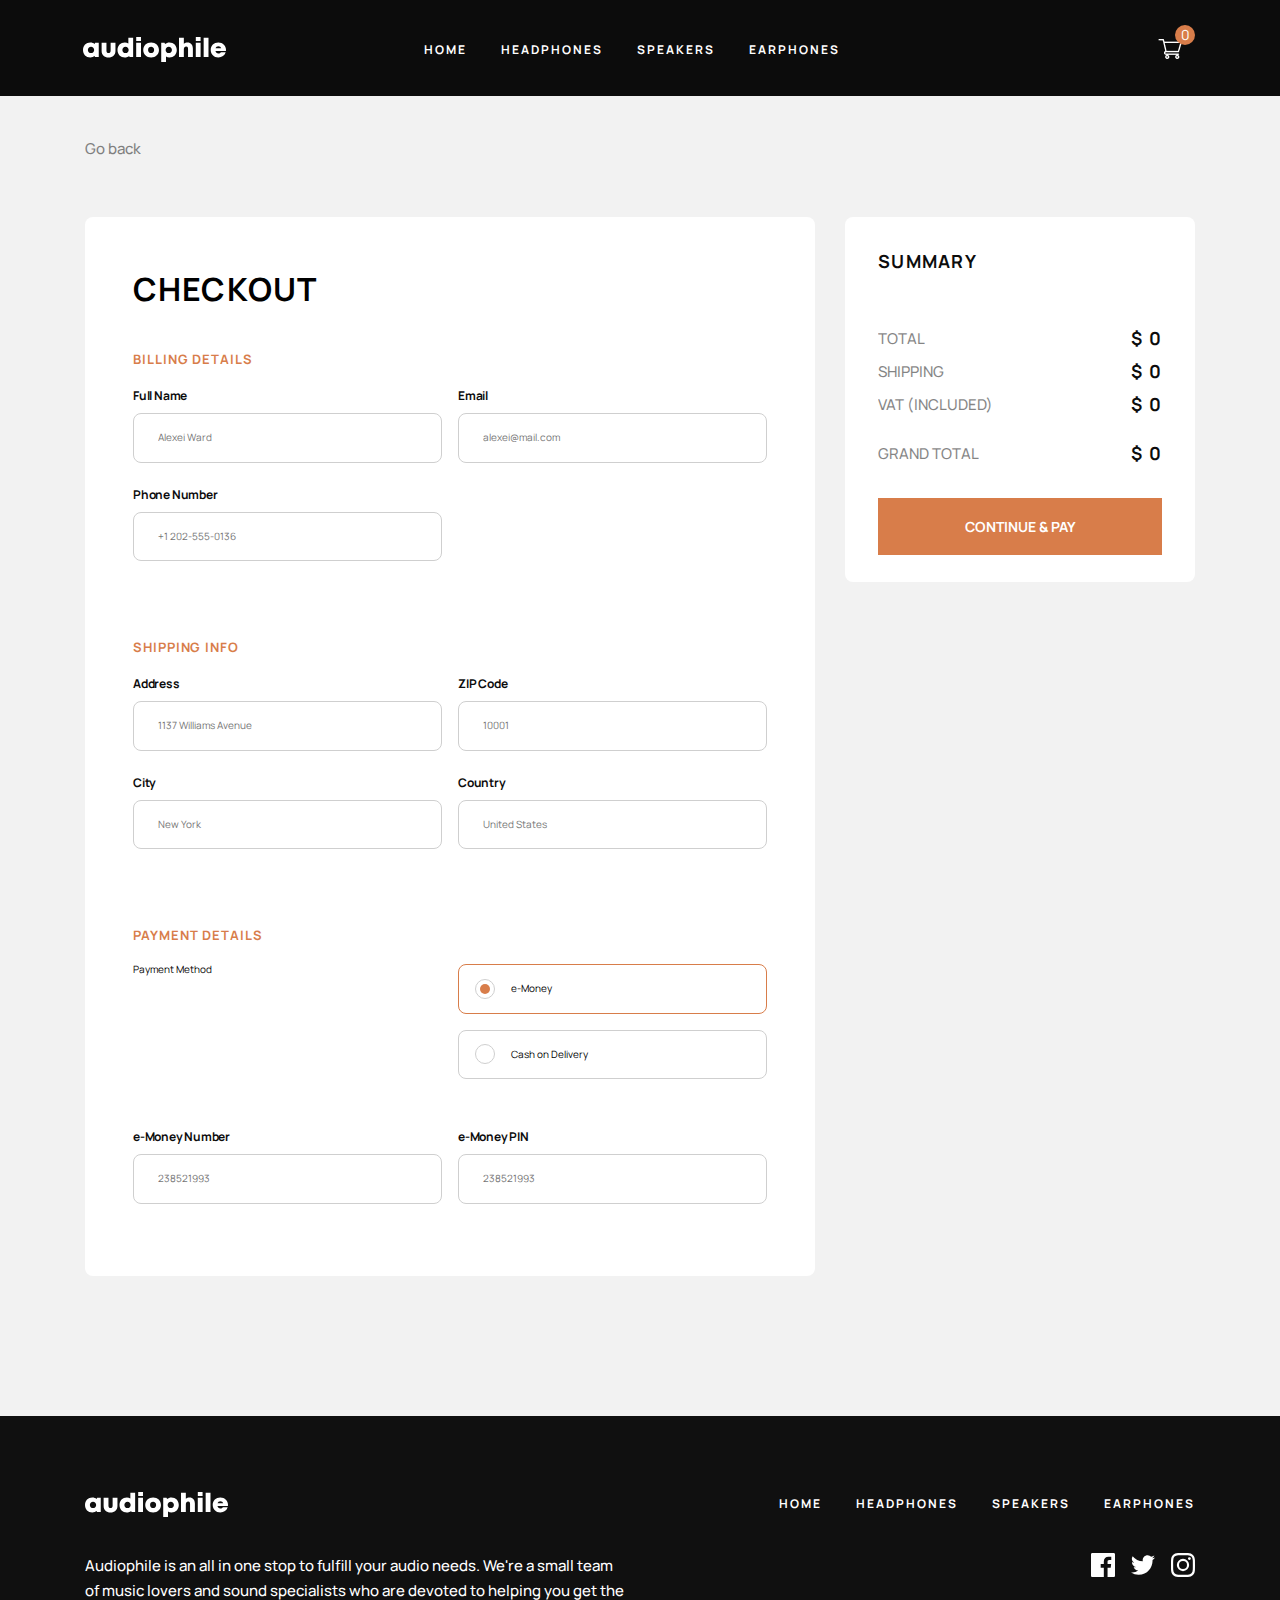
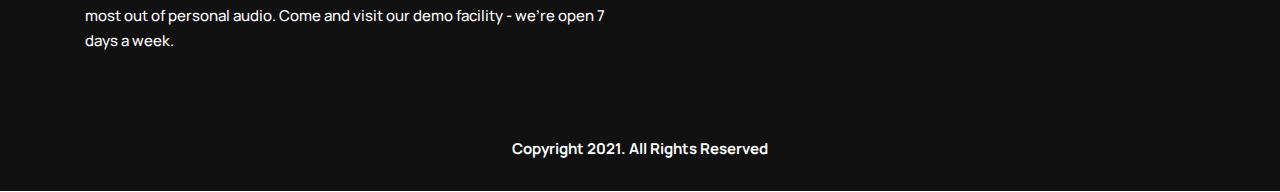
==== commit e6c1535a: "responsive | add to cart" ====
--- a/checkout.html
+++ b/checkout.html
@@ -13,12 +13,17 @@
 <body>
     <section class="page-header">
         <div class="container">
-            <header class="header u-border-bottom">
+            <header class="header">
                 <div class="header-main">
                     <a href="index.html" class="logo">
                         <img class="logo__img" src="./images/logo.svg" width="143" height="25" alt="">
                     </a>
                     <nav class="nav header-nav">
+                        <div class="menu_btn">
+                            <span class="menu menu-1"></span>
+                            <span class="menu menu-2"></span>
+                            <span class="menu menu-3"></span>
+                        </div>
                         <ul class="list header-list">
                             <li class="list__item header-list__item">
                                 <a href="index.html" class="list__link header-list__link">HOME</a>
@@ -36,156 +41,64 @@
 
                         </ul>
                     </nav>
-                    <button class="btn-btn add-t-c" type="button"></button>
+                    <button class="btn-btn add-t-c" type="button">
+                        <span class="p-count">
+                        </span>
+                    </button>
 
 
                 </div>
 
             </header>
         </div>
-
-    </section>
-    <main class="main main-2">
-
         <!-- modal cart start -->
         <div class="modal">
             <div class="cart-modal js-cart">
                 <div class="u-space-between">
-                    <h5 class="cart-modal__heading">cart (3)</h5>
+                    <h5 class="cart-modal__heading">cart <span></span></h5>
                     <span class="cart-modal__remove">Remove all</span>
                 </div>
                 <div class="cart-products">
-                    <div class="cart-product u-space-between">
+                    <!-- <div class="cart-product u-space-between">
                         <div class="product-info">
                             <div class="product-info__img">
-                                <img src=".//images/headphone/1.png" width="36" height="40" alt="">
+                                <span class="remove-cart">x</span>
+                                <img src="./images/earphones/1.png" width="36" height="40" alt="" />
                             </div>
                             <div class="u-direction-column">
-                                <p class="product-info__title">XX99 MK II</p>
-                                <span class="product-info__price">$ 2,999</span>
+                                <p class="product-info__title">ZX9 SPEAKER
+                                </p>
+                                <span class="product-info__price">$ 560</span>
                             </div>
                         </div>
                         <div class="quantity quantity-product">
                             <button class=" btn-quantity minus-btn disabled" type="button">-</button>
-                            <input type="text" class="quantity__input" name="" id="quantity" value="0">
+                            <input type="text" class="quantity__input" name="" id="quantity" value="2" />
                             <button class="btn-quantity plus-btn" type="button">+</button>
-                        </div>
-                    </div>
-                    <div class="cart-product u-space-between">
-                        <div class="product-info">
-                            <div class="product-info__img">
-                                <img src=".//images/headphone/3.png" width="38" height="40" alt="">
-                            </div>
-                            <div class="u-direction-column">
-                                <p class="product-info__title">XX99 MK II</p>
-                                <span class="product-info__price">$ 2,999</span>
-                            </div>
-                        </div>
-                        <div class="quantity quantity-product">
-                            <button class=" btn-quantity minus-btn disabled" type="button">-</button>
-                            <input type="text" class="quantity__input" name="" id="quantity" value="0">
-                            <button class="btn-quantity plus-btn" type="button">+</button>
-                        </div>
-                    </div>
-                    <div class="cart-product u-space-between">
-                        <div class="product-info">
-                            <div class="product-info__img">
-                                <img src=".//images/earphones/1.png" width="46" height="42" alt="">
-                            </div>
-                            <div class="u-direction-column">
-                                <p class="product-info__title">XX99 MK II</p>
-                                <span class="product-info__price">$ 2,999</span>
-                            </div>
-                        </div>
-                        <div class="quantity quantity-product">
-                            <button class=" btn-quantity minus-btn disabled" type="button">-</button>
-                            <input type="text" class="quantity__input" name="" id="quantity" value="0">
-                            <button class="btn-quantity plus-btn" type="button">+</button>
-                        </div>
-                    </div>
+                            <a href='#' class='hidden' data-id='e1'></a>
+                        </div>
+                    </div> -->
                 </div>
                 <div class="cart-product-price u-space-between">
                     <span class="product-total">TOTAL</span>
-                    <span class="price total-price">$ 5,396</span>
-                </div>
-                <a class="btn btn-checkout u-text-center" href="checkout.html">checkout</a>
-            </div>
-
+                    <span class="price total-price"></span>
+                </div>
+                <a class="btn btn-checkout u-text-center" href="./checkout.html">checkout</a>
+            </div>
         </div>
-        <!-- modal cart end-->
-
-
-        <!-- order modal start -->
-        <div class="modal2">
-            <div class="order">
-                <img src="./images/order.png" alt="" width="64" height="64" class="order-img">
-                <h4 class="order-text features-heading">THANK YOU <br> FOR YOUR ORDER</h4>
-                <p class="secondary-text talent-text black-text">You will receive an email confirmation shortly.</p>
-
-                <div class="order-cards">
-                    <div class="cart-products">
-                        <div class="cart-product u-space-between">
-                            <div class="product-info">
-                                <div class="product-info__img">
-                                    <img src=".//images/headphone/1.png" width="36" height="40" alt="">
-                                </div>
-                                <div class="u-direction-column">
-                                    <p class="product-info__title">XX99 MK II</p>
-                                    <span class="product-info__price">$ 2,999</span>
-                                </div>
-                            </div>
-                            <p class="product-info__title u-opacity-50">x1</p>
-                        </div>
-                        <div class="read-more-product">
-                            <div class="cart-product u-space-between">
-                                <div class="product-info">
-                                    <div class="product-info__img">
-                                        <img src=".//images/headphone/3.png" width="38" height="40" alt="">
-                                    </div>
-                                    <div class="u-direction-column">
-                                        <p class="product-info__title">XX59</p>
-                                        <span class="product-info__price">$ 899</span>
-                                    </div>
-                                </div>
-                                <p class="product-info__title u-opacity-50">x2</p>
-                            </div>
-                            <div class="cart-product u-space-between">
-                                <div class="product-info">
-                                    <div class="product-info__img">
-                                        <img src=".//images/earphones/1.png" width="36" height="32" alt="">
-                                    </div>
-                                    <div class="u-direction-column">
-                                        <p class="product-info__title">YX1</p>
-                                        <span class="product-info__price">$ 599</span>
-                                    </div>
-                                </div>
-                                <p class="product-info__title u-opacity-50">x1</p>
-                            </div>
-                        </div>
-                        <span class="read-more-btn">and 2 other item(s)</span>
-                    </div>
-                    <div class="order-total">
-                        <span class="product-total order-t">GRAND TOTAL</span>
-                        <span class="price order-total-price u-margin-none">$ 5,446</span>
-                    </div>
-                </div>
-                <a href="index.html" type="button" class="btn u-text-center btn-checkout">BACK TO HOME</a>
-            </div>
-        </div>
-        <!-- order modal end -->
-
-
+        <!-- modal cart end -->
+    </section>
+    <main class="main main-2">
 
         <div class="container">
             <div class="go-back">
                 <a class="go-back__link" href="#">Go back</a>
             </div>
-            <div class="u-space-between">
+            <div class="ch_s">
                 <div class="checkout">
                     <h4 class="features-heading">CHECKOUT</h4>
                     <form class="form" action="" method="post">
                         <span class="checkout-title">Billing Details</span>
-
                         <div class="row">
                             <div class="col-50">
                                 <label class="label" for="fname">Full Name</label>
@@ -205,11 +118,12 @@
                         <div class="row">
                             <div class="col-50">
                                 <label class="label " for="adr"> Address</label>
-                                <input class="input input-100" type="text" id="adr" name="address" placeholder="1137 Williams Avenue">
-                            </div>
-                            <div class="col-50">
-                                <label class="label" for="code">ZIP Code</label>
-                                <input class="input" type="text" id="code" name="code" placeholder="10001">
+                                <input class="input input-100" type="text" id="adr" name="address"
+                                    placeholder="1137 Williams Avenue">
+                            </div>
+                            <div class="col-50">
+                                <label class="label" for="zipcode">ZIP Code</label>
+                                <input class="input" type="text" id="zipcode" name="zipcode" placeholder="10001">
                             </div>
                             <div class="col-50">
                                 <label class="label" for="city">City</label>
@@ -217,7 +131,8 @@
                             </div>
                             <div class="col-50">
                                 <label class="label" for="country">Country</label>
-                                <input class="input" type="text" id="country" name="country" placeholder="United States">
+                                <input class="input" type="text" id="country" name="country"
+                                    placeholder="United States">
                             </div>
 
 
@@ -225,8 +140,7 @@
                         <span class="checkout-title">payment details</span>
                         <div class="row">
                             <span class="payment-method">Payment Method</span>
-                            <div class=" u-ml-auto">
-
+                            <div class="payment-checked u-ml-auto">
                                 <label class="label-radio" for="e-money" data-radio="radio_1">e-Money
                                     <input id="e-money" class="input-radio" checked name="radio" type="radio">
                                     <span class="checkmark"></span>
@@ -243,20 +157,24 @@
                             <div class="radio_content radio_1">
                                 <div class="row u-margin-none">
                                     <div class="col-50">
-                                        <label class="label" for="code">e-Money Number</label>
-                                        <input class="input" type="text" id="code" name="code" placeholder="238521993">
+                                        <label class="label" for="ecode">e-Money Number</label>
+                                        <input class="input" type="text" id="ecode" name="code" placeholder="238521993">
                                     </div>
                                     <div class="col-50">
-                                        <label class="label" for="code">e-Money PIN</label>
-                                        <input class="input" type="text" id="code" name="code" placeholder="238521993">
+                                        <label class="label" for="pincode">e-Money PIN</label>
+                                        <input class="input" type="text" id="pincode" name="code"
+                                            placeholder="238521993">
                                     </div>
                                 </div>
 
                             </div>
                             <div class="radio_content radio_2">
                                 <div class="u-align-items-center">
-                                    <img src="./images/delivery_text__img.png" alt="" width="48" height="48" class="delivery-input__img">
-                                    <p class="secondary-text delivery-text black-text">The ‘Cash on Delivery’ option enables you to pay in cash when our delivery courier arrives at your residence. Just make sure your address is correct so that your order will not be cancelled.
+                                    <img src="./images/delivery_text__img.png" alt="" width="48" height="48"
+                                        class="delivery-input__img">
+                                    <p class="secondary-text delivery-text black-text">The ‘Cash on Delivery’ option
+                                        enables you to pay in cash when our delivery courier arrives at your residence.
+                                        Just make sure your address is correct so that your order will not be cancelled.
                                     </p>
                                 </div>
                             </div>
@@ -268,7 +186,7 @@
                 <div class="summary">
                     <h5 class="cart-modal__heading">summary</h5>
                     <div class="cart-products">
-                        <div class="cart-product u-space-between">
+                        <!-- <div class="cart-product u-space-between">
                             <div class="product-info">
                                 <div class="product-info__img">
                                     <img src=".//images/headphone/1.png" width="36" height="40" alt="">
@@ -279,50 +197,88 @@
                                 </div>
                             </div>
                             <p class="product-info__title u-opacity-50">x1</p>
-                        </div>
-                        <div class="cart-product u-space-between">
-                            <div class="product-info">
-                                <div class="product-info__img">
-                                    <img src=".//images/headphone/3.png" width="38" height="40" alt="">
-                                </div>
-                                <div class="u-direction-column">
-                                    <p class="product-info__title">XX59</p>
-                                    <span class="product-info__price">$ 899</span>
-                                </div>
-                            </div>
-                            <p class="product-info__title u-opacity-50">x2</p>
-                        </div>
-                        <div class="cart-product u-space-between">
-                            <div class="product-info">
-                                <div class="product-info__img">
-                                    <img src=".//images/earphones/1.png" width="46" height="42" alt="">
-                                </div>
-                                <div class="u-direction-column">
-                                    <p class="product-info__title">YX1</p>
-                                    <span class="product-info__price">$ 599</span>
-                                </div>
-                            </div>
-                            <p class="product-info__title u-opacity-50">x1</p>
-                        </div>
+                        </div> -->
                     </div>
                     <div class="total cart-product-price u">
                         <span class="product-total">TOTAL</span>
-                        <span class="price total-price u-margin-none">$ 5,396</span>
-                    </div>
-                    <div class="total cart-product-price u">
+                        <span class="price total-price u-margin-none">0</span>
+                    </div>
+                    <div class="total cart-product-price">
                         <span class="product-total">SHIPPING</span>
-                        <span class="price total-price u-margin-none">$ 50</span>
-                    </div>
-                    <div class="total cart-product-price u">
+                        <span class="price shipping u-margin-none">$ 50</span>
+                    </div>
+                    <div class="total cart-product-price">
                         <span class="product-total">VAT (INCLUDED)</span>
-                        <span class="price total-price u-margin-none">$ 1,079</span>
-                    </div>
-                    <div class="total grand-total cart-product-price u">
+                        <span class="price transaction u-margin-none">$ 5</span>
+                    </div>
+                    <div class="total grand-total cart-product-price">
                         <span class="product-total">GRAND TOTAL</span>
-                        <span class="price total-price u-margin-none">$ 5,446</span>
+                        <span class="price total-prices u-margin-none">$ 5,446</span>
                     </div>
                     <button type="button" id="open-popup-btn" class="btn u-text-center btn-checkout">CONTINUE &
                         PAY</button>
+
+
+                    <!-- order modal start -->
+                    <div class="modal2">
+                        <div class="order">
+                            <img src="./images/order.png" alt="" width="64" height="64" class="order-img">
+                            <h4 class="order-text features-heading">THANK YOU <br> FOR YOUR ORDER</h4>
+                            <p class="secondary-text talent-text black-text">You will receive an email confirmation
+                                shortly.
+                            </p>
+                            <!-- <div class="order-cards">
+                                <div class="cart-products">
+                                    <div class="cart-product u-space-between">
+                                        <div class="product-info">
+                                            <div class="product-info__img">
+                                                <img src=".//images/headphone/1.png" width="36" height="40" alt="">
+                                            </div>
+                                            <div class="u-direction-column">
+                                                <p class="product-info__title">XX99 MK II</p>
+                                                <span class="product-info__price">$ 2,999</span>
+                                            </div>
+                                        </div>
+                                        <p class="product-info__title u-opacity-50">x1</p>
+                                    </div>
+                                    <div class="read-more-product">
+                                        <div class="cart-product u-space-between">
+                                            <div class="product-info">
+                                                <div class="product-info__img">
+                                                    <img src=".//images/headphone/3.png" width="38" height="40" alt="">
+                                                </div>
+                                                <div class="u-direction-column">
+                                                    <p class="product-info__title">XX59</p>
+                                                    <span class="product-info__price">$ 899</span>
+                                                </div>
+                                            </div>
+                                            <p class="product-info__title u-opacity-50">x2</p>
+                                        </div>
+                                        <div class="cart-product u-space-between">
+                                            <div class="product-info">
+                                                <div class="product-info__img">
+                                                    <img src=".//images/earphones/1.png" width="36" height="32" alt="">
+                                                </div>
+                                                <div class="u-direction-column">
+                                                    <p class="product-info__title">YX1</p>
+                                                    <span class="product-info__price">$ 599</span>
+                                                </div>
+                                            </div>
+                                            <p class="product-info__title u-opacity-50">x1</p>
+                                        </div>
+                                    </div>
+                                    <span class="read-more-btn">and 2 other item(s)</span>
+                                </div>
+                                <div class="order-total">
+                                    <span class="product-total order-t">GRAND TOTAL</span>
+                                    <span class="price order-total-price u-margin-none">$ 5,446</span>
+                                </div>
+                            </div> -->
+                            <a href="index.html" type="button" class="btn u-text-center btn-checkout">BACK TO
+                                HOME</a>
+                        </div>
+                    </div>
+                    <!-- order modal end -->
                 </div>
             </div>
 
@@ -356,7 +312,9 @@
             </div>
             <div class="footer__bottom">
                 <div class="footer-content">
-                    <p class="secondary-text footer-content__text">Audiophile is an all in one stop to fulfill your audio needs. We're a small team of music lovers and sound specialists who are devoted to helping you get the most out of personal audio. Come and visit our demo facility - we’re open
+                    <p class="secondary-text footer-content__text">Audiophile is an all in one stop to fulfill your
+                        audio needs. We're a small team of music lovers and sound specialists who are devoted to helping
+                        you get the most out of personal audio. Come and visit our demo facility - we’re open
                         7 days a week.</p>
                     <span class="footer-content__span">Copyright 2021. All Rights Reserved</span>
                 </div>
@@ -392,7 +350,7 @@
         </div>
     </footer>
 
-    <script src="https://code.jquery.com/jquery-3.4.1.js"></script>
+    <script src="./scripts/jquery-2.2.4.js"></script>
     <script src="./scripts/script.js"></script>
 </body>
 
--- a/css/main.css
+++ b/css/main.css
@@ -7,37 +7,22 @@
 }
 
 .u-space-between {
-  display: -webkit-box !important;
-  display: -ms-flexbox !important;
   display: flex !important;
-  -webkit-box-pack: justify !important;
-      -ms-flex-pack: justify !important;
-          justify-content: space-between !important;
+  justify-content: space-between !important;
 }
 
 .u-display-flex {
-  display: -webkit-box !important;
-  display: -ms-flexbox !important;
   display: flex !important;
 }
 
 .u-align-items-center {
-  display: -webkit-box;
-  display: -ms-flexbox;
-  display: flex;
-  -webkit-box-align: center !important;
-      -ms-flex-align: center !important;
-          align-items: center !important;
+  display: flex;
+  align-items: center !important;
 }
 
 .u-direction-column {
-  display: -webkit-box;
-  display: -ms-flexbox;
-  display: flex;
-  -webkit-box-orient: vertical;
-  -webkit-box-direction: normal;
-      -ms-flex-direction: column;
-          flex-direction: column;
+  display: flex;
+  flex-direction: column;
 }
 
 .u-card-top {
@@ -56,348 +41,13 @@
   opacity: 0.5;
 }
 
-*,
-*::before,
-*::after {
-  margin: 0;
-  padding: 0;
-  -webkit-box-sizing: inherit;
-          box-sizing: inherit;
-}
-
-html {
-  width: 100vw;
-  scroll-behavior: smooth;
-  -webkit-box-sizing: border-box;
-          box-sizing: border-box;
-}
-
-body {
-  font-family: "Manrope", sans-serif;
-  overflow-x: hidden;
-}
-
-.container {
-  max-width: 114rem;
-  padding: 0 1.5rem;
-  margin-left: auto;
-  margin-right: auto;
-}
-
-img {
-  vertical-align: middle;
-}
-
-a {
-  font-weight: bold;
-  font-size: 1.5rem;
-  line-height: 2.5rem;
-  text-decoration: none;
-}
-
-.page-header {
-  position: relative;
-  background-color: #000000;
-}
-
-.page-header .page__info {
-  margin-top: 9.6rem;
-  padding: 9.7rem 0;
-  text-align: center;
-}
-
-hr {
-  margin-top: 9.6rem;
-  padding: 0 16.5rem;
-  display: block;
-  max-width: 114rem;
-  height: 1px;
-  background: #ffffff;
-  mix-blend-mode: normal;
-  opacity: 0.2;
-  text-align: center;
-}
-
-.main {
-  padding-top: calc(8rem + 9.6rem);
-  padding-bottom: 16rem;
-  display: block;
-}
-
-.main.main-2 {
-  background-color: #f2f2f2;
-  padding-bottom: 14rem;
-}
-
-.row {
-  display: -webkit-box;
-  display: -ms-flexbox;
-  display: flex;
-  -webkit-box-pack: justify;
-      -ms-flex-pack: justify;
-          justify-content: space-between;
-  -ms-flex-wrap: wrap;
-      flex-wrap: wrap;
-  margin-bottom: 5rem;
-  margin-top: 1.6rem;
-}
-
-.row .col-50 {
-  margin-bottom: 2.4rem;
-}
-
-/* manrope-regular - latin */
-@font-face {
-  font-family: "Manrope";
-  font-style: normal;
-  font-weight: 400;
-  src: local(""), url("../fonts/manrope-v4-latin-regular.woff2") format("woff2"), url("../fonts/manrope-v4-latin-regular.woff") format("woff");
-  /* Chrome 6+, Firefox 3.6+, IE 9+, Safari 5.1+ */
-}
-
-/* manrope-500 - latin */
-@font-face {
-  font-family: "Manrope";
-  font-style: normal;
-  font-weight: 500;
-  src: local(""), url("../fonts/manrope-v4-latin-500.woff2") format("woff2"), url("../fonts/manrope-v4-latin-500.woff") format("woff");
-  /* Chrome 6+, Firefox 3.6+, IE 9+, Safari 5.1+ */
-}
-
-/* manrope-700 - latin */
-@font-face {
-  font-family: "Manrope";
-  font-style: normal;
-  font-weight: 700;
-  src: local(""), url("../fonts/manrope-v4-latin-700.woff2") format("woff2"), url("../fonts/manrope-v4-latin-700.woff") format("woff");
-  /* Chrome 6+, Firefox 3.6+, IE 9+, Safari 5.1+ */
-}
-
-html {
-  font-size: 62.5%;
-}
-
-.span-text {
-  font-weight: normal;
-  font-size: 1.4rem;
-  line-height: 1.9rem;
-  letter-spacing: 1rem;
-  text-transform: uppercase;
-  color: #ffffff;
-  mix-blend-mode: normal;
-  opacity: 0.5;
-  margin-bottom: 2.4rem;
-  display: block;
-}
-
-.span-text.orange-text {
-  color: #d87d4a;
-  opacity: 1;
-}
-
-.talent-heading {
-  font-weight: bold;
-  font-size: 5.6rem;
-  line-height: 5.8rem;
-  letter-spacing: 2px;
-  text-transform: uppercase;
-  color: #ffffff;
-  width: 40rem;
-  margin: 0;
-}
-
-.secondary-text {
-  font-weight: 500;
-  font-size: 1.5rem;
-  line-height: 2.5rem;
-  color: #ffffff;
-  mix-blend-mode: normal;
-  opacity: 0.75;
-  width: 35rem;
-  margin-top: 2.4rem;
-  margin-bottom: 4rem;
-}
-
-.secondary-text.black-text {
-  color: #000000;
-  mix-blend-mode: normal;
-  opacity: 0.5;
-}
-
-.secondary-text.detail {
-  margin-bottom: 0;
-}
-
-.secondary-text.orange-text {
-  color: #d87d4a;
-  opacity: 1;
-}
-
-.secondary-text.delivery-text {
-  width: 100%;
-  display: -webkit-box;
-  display: -ms-flexbox;
-  display: flex;
-  -webkit-box-align: center;
-      -ms-flex-align: center;
-          align-items: center;
-  margin: 0;
-}
-
-.content__heading {
-  width: 26rem;
-  font-weight: bold;
-  font-size: 5.6rem;
-  line-height: 5.8rem;
-  letter-spacing: 2px;
-  text-transform: uppercase;
-  color: #ffffff;
-  margin: 0;
-}
-
-.secondary-heading {
-  display: block;
-  font-weight: bold;
-  font-size: 2.8rem;
-  line-height: 3.8rem;
-  letter-spacing: 2px;
-  text-transform: uppercase;
-  color: #000000;
-  margin-bottom: 3.2rem;
-}
-
-.primary-heading {
-  display: inline-block;
-  width: 45rem;
-  font-weight: bold;
-  font-size: 40px;
-  line-height: 44px;
-  letter-spacing: 1.42857px;
-  text-transform: uppercase;
-  color: #000000;
-}
-
-.primary-heading .primary-text {
-  color: #d87d4a;
-}
-
-.primary-heading.white {
-  color: #ffffff;
-}
-
-.footer-content__span {
-  display: block;
-  font-weight: bold;
-  font-size: 15px;
-  line-height: 25px;
-  color: #ffffff;
-  mix-blend-mode: normal;
-  opacity: 0.5;
-  margin-top: 5.6rem;
-}
-
-.price {
-  font-weight: bold;
-  font-size: 1.8rem;
-  line-height: 2.5rem;
-  letter-spacing: 1.28571px;
-  text-transform: uppercase;
-  color: #000000;
-  margin-top: 3.2rem;
-  margin-bottom: 4.7rem;
-  display: block;
-}
-
-.price.order-total-price {
-  color: #ffffff;
-}
-
-.features-heading {
-  font-weight: bold;
-  font-size: 3.2rem;
-  line-height: 36px;
-  letter-spacing: 1.14286px;
-  text-transform: uppercase;
-  color: #000000;
-  margin-bottom: 3.2rem;
-}
-
-.features-heading.order-text {
-  width: 30rem;
-  margin-top: 3.3rem;
-  margin-bottom: 0;
-}
-
-.detail-text {
-  font-weight: bold;
-  font-size: 1.5rem;
-  line-height: 2.5rem;
-  color: #d87d4a;
-  margin-right: 2.4rem;
-}
-
-.product-text {
-  font-weight: bold;
-  font-size: 2.4rem;
-  line-height: 3.3rem;
-  text-align: center;
-  letter-spacing: 1.71429px;
-  text-transform: uppercase;
-  color: #000000;
-  margin-top: 4rem;
-  margin-bottom: 3.2rem;
-}
-
-.cart-modal__heading {
-  font-weight: bold;
-  font-size: 1.8rem;
-  line-height: 2.5rem;
-  letter-spacing: 1.28571px;
-  text-transform: uppercase;
-  color: #000000;
-}
-
-.cart-modal__remove {
-  font-weight: 500;
-  font-size: 1.5rem;
-  line-height: 2.5rem;
-  -webkit-text-decoration-line: underline;
-          text-decoration-line: underline;
-  color: #000000;
-  mix-blend-mode: normal;
-  opacity: 0.5;
-  cursor: pointer;
-  -webkit-transition: all 0.3s ease-in;
-  transition: all 0.3s ease-in;
-}
-
-.cart-modal__remove:hover {
-  color: #d87d4a;
-}
-
-.product-total {
-  font-weight: 500;
-  font-size: 15px;
-  line-height: 25px;
-  color: #000000;
-  mix-blend-mode: normal;
-  opacity: 0.5;
-}
-
-.product-total.order-t {
-  color: #ffffff;
-}
-
-.checkout-title {
-  font-weight: bold;
-  font-size: 1.3rem;
-  line-height: 2.5rem;
-  letter-spacing: 0.928571px;
-  text-transform: uppercase;
-  color: #d87d4a;
-}
-
-/*! normalize.css v8.0.1 | MIT License | github.com/necolas/normalize.css */
+.hidden {
+  visibility: visible;
+  width: 0;
+  height: 0;
+}
+
+/** ! normalize.css v8.0.1 | MIT License | github.com/necolas/normalize.css */
 /* Document
    ========================================================================== */
 /**
@@ -443,8 +93,7 @@
  * 2. Show the overflow in Edge and IE.
  */
 hr {
-  -webkit-box-sizing: content-box;
-          box-sizing: content-box;
+  box-sizing: content-box;
   /* 1 */
   height: 0;
   /* 1 */
@@ -588,9 +237,9 @@
  * Correct the inability to style clickable types in iOS and Safari.
  */
 button,
-[type="button"],
-[type="reset"],
-[type="submit"] {
+[type=button],
+[type=reset],
+[type=submit] {
   -webkit-appearance: button;
 }
 
@@ -598,9 +247,9 @@
  * Remove the inner border and padding in Firefox.
  */
 button::-moz-focus-inner,
-[type="button"]::-moz-focus-inner,
-[type="reset"]::-moz-focus-inner,
-[type="submit"]::-moz-focus-inner {
+[type=button]::-moz-focus-inner,
+[type=reset]::-moz-focus-inner,
+[type=submit]::-moz-focus-inner {
   border-style: none;
   padding: 0;
 }
@@ -609,9 +258,9 @@
  * Restore the focus styles unset by the previous rule.
  */
 button:-moz-focusring,
-[type="button"]:-moz-focusring,
-[type="reset"]:-moz-focusring,
-[type="submit"]:-moz-focusring {
+[type=button]:-moz-focusring,
+[type=reset]:-moz-focusring,
+[type=submit]:-moz-focusring {
   outline: 1px dotted ButtonText;
 }
 
@@ -629,8 +278,7 @@
  *    `fieldset` elements in all browsers.
  */
 legend {
-  -webkit-box-sizing: border-box;
-          box-sizing: border-box;
+  box-sizing: border-box;
   /* 1 */
   color: inherit;
   /* 2 */
@@ -662,10 +310,9 @@
  * 1. Add the correct box sizing in IE 10.
  * 2. Remove the padding in IE 10.
  */
-[type="checkbox"],
-[type="radio"] {
-  -webkit-box-sizing: border-box;
-          box-sizing: border-box;
+[type=checkbox],
+[type=radio] {
+  box-sizing: border-box;
   /* 1 */
   padding: 0;
   /* 2 */
@@ -674,8 +321,8 @@
 /**
  * Correct the cursor style of increment and decrement buttons in Chrome.
  */
-[type="number"]::-webkit-inner-spin-button,
-[type="number"]::-webkit-outer-spin-button {
+[type=number]::-webkit-inner-spin-button,
+[type=number]::-webkit-outer-spin-button {
   height: auto;
 }
 
@@ -683,7 +330,7 @@
  * 1. Correct the odd appearance in Chrome and Safari.
  * 2. Correct the outline style in Safari.
  */
-[type="search"] {
+[type=search] {
   -webkit-appearance: textfield;
   /* 1 */
   outline-offset: -2px;
@@ -693,7 +340,7 @@
 /**
  * Remove the inner padding in Chrome and Safari on macOS.
  */
-[type="search"]::-webkit-search-decoration {
+[type=search]::-webkit-search-decoration {
   -webkit-appearance: none;
 }
 
@@ -738,6 +385,426 @@
  */
 [hidden] {
   display: none;
+}
+
+*,
+*::before,
+*::after {
+  margin: 0;
+  padding: 0;
+  box-sizing: inherit;
+}
+
+html {
+  width: 100%;
+  scroll-behavior: smooth;
+  box-sizing: border-box;
+}
+
+body {
+  font-family: "Manrope", sans-serif;
+}
+
+.container {
+  max-width: 114rem;
+  padding: 0 1.5rem;
+  margin-left: auto;
+  margin-right: auto;
+}
+@media only screen and (max-width: 75em) {
+  .container {
+    max-width: 79rem;
+    padding: 0;
+    margin-left: auto;
+    margin-right: auto;
+  }
+}
+@media only screen and (max-width: 56.25em) {
+  .container {
+    max-width: 60rem;
+    padding: 0;
+    margin-left: auto;
+    margin-right: auto;
+  }
+}
+@media only screen and (max-width: 37.5em) {
+  .container {
+    max-width: 40rem;
+    padding: 0;
+    margin-left: auto;
+    margin-right: auto;
+  }
+}
+@media only screen and (max-width: 27.5em) {
+  .container {
+    max-width: 32rem;
+    padding: 0;
+    margin-left: auto;
+    margin-right: auto;
+  }
+}
+
+img {
+  vertical-align: middle;
+}
+
+a {
+  font-weight: bold;
+  font-size: 1.5rem;
+  line-height: 2.5rem;
+  text-decoration: none;
+}
+
+.page-header {
+  position: relative;
+  background-color: #101010;
+}
+.page-header .page__info {
+  margin-top: 9.6rem;
+  padding: 9.7rem 0;
+  text-align: center;
+}
+
+hr {
+  margin-top: 9.6rem;
+  padding: 0 16.5rem;
+  display: block;
+  max-width: 114rem;
+  height: 1px;
+  background: #ffffff;
+  mix-blend-mode: normal;
+  opacity: 0.2;
+  text-align: center;
+}
+@media only screen and (max-width: 75em) {
+  hr {
+    max-width: 79rem;
+    padding: 0;
+    margin-right: auto;
+    margin-left: auto;
+  }
+}
+@media only screen and (max-width: 56.25em) {
+  hr {
+    max-width: 60rem;
+    margin-top: 9rem;
+    padding: 0;
+  }
+}
+@media only screen and (max-width: 37.5em) {
+  hr {
+    max-width: 40rem;
+    margin-top: 9rem;
+    padding: 0;
+  }
+}
+
+.main {
+  padding-top: 13.6rem;
+  padding-bottom: 16rem;
+  display: block;
+}
+.main.main-2 {
+  background-color: #f2f2f2;
+  padding-bottom: 14rem;
+}
+@media only screen and (max-width: 75em) {
+  .main {
+    padding-top: 12rem;
+  }
+}
+
+.row {
+  display: flex;
+  justify-content: space-between;
+  flex-wrap: wrap;
+  margin-bottom: 5rem;
+  margin-top: 1.6rem;
+}
+.row .col-50 {
+  margin-bottom: 2.4rem;
+}
+@media only screen and (max-width: 37.5em) {
+  .row {
+    width: 100%;
+    flex-direction: column;
+  }
+  .row .col-50 {
+    width: 100%;
+  }
+}
+
+/* manrope-regular - latin */
+@font-face {
+  font-family: "Manrope";
+  font-style: normal;
+  font-weight: 400;
+  src: local(""), url("../fonts/manrope-v4-latin-regular.woff2") format("woff2"), url("../fonts/manrope-v4-latin-regular.woff") format("woff");
+  /* Chrome 6+, Firefox 3.6+, IE 9+, Safari 5.1+ */
+}
+/* manrope-500 - latin */
+@font-face {
+  font-family: "Manrope";
+  font-style: normal;
+  font-weight: 500;
+  src: local(""), url("../fonts/manrope-v4-latin-500.woff2") format("woff2"), url("../fonts/manrope-v4-latin-500.woff") format("woff");
+  /* Chrome 6+, Firefox 3.6+, IE 9+, Safari 5.1+ */
+}
+/* manrope-700 - latin */
+@font-face {
+  font-family: "Manrope";
+  font-style: normal;
+  font-weight: 700;
+  src: local(""), url("../fonts/manrope-v4-latin-700.woff2") format("woff2"), url("../fonts/manrope-v4-latin-700.woff") format("woff");
+  /* Chrome 6+, Firefox 3.6+, IE 9+, Safari 5.1+ */
+}
+html {
+  font-size: 62.5%;
+}
+
+.span-text {
+  font-weight: normal;
+  font-size: 1.4rem;
+  line-height: 1.9rem;
+  letter-spacing: 1rem;
+  text-transform: uppercase;
+  color: #ffffff;
+  mix-blend-mode: normal;
+  opacity: 0.5;
+  margin-bottom: 2.4rem;
+  display: block;
+}
+.span-text.orange-text {
+  color: #d87d4a;
+  opacity: 1;
+}
+
+.talent-heading {
+  font-weight: bold;
+  font-size: 5.6rem;
+  line-height: 5.8rem;
+  letter-spacing: 2px;
+  text-transform: uppercase;
+  color: #ffffff;
+  width: 40rem;
+  margin: 0;
+}
+@media only screen and (max-width: 75em) {
+  .talent-heading {
+    width: 50%;
+    margin: 0 auto;
+  }
+}
+@media only screen and (max-width: 56.25em) {
+  .talent-heading {
+    width: 100%;
+    margin: 0 auto;
+  }
+}
+@media only screen and (max-width: 27.5em) {
+  .talent-heading {
+    font-size: 4rem;
+    width: 100%;
+    margin: 0 auto;
+  }
+}
+
+.secondary-text {
+  font-weight: 500;
+  font-size: 1.5rem;
+  line-height: 2.5rem;
+  color: #ffffff;
+  mix-blend-mode: normal;
+  width: 35rem;
+  margin-top: 2.4rem;
+  margin-bottom: 4rem;
+}
+@media only screen and (max-width: 75em) {
+  .secondary-text {
+    width: 50%;
+    margin-left: auto;
+    margin-right: auto;
+  }
+}
+.secondary-text.black-text {
+  color: #0c0c0c;
+  mix-blend-mode: normal;
+  opacity: 0.5;
+}
+@media only screen and (max-width: 75em) {
+  .secondary-text.black-text {
+    width: 100%;
+  }
+}
+.secondary-text.detail {
+  margin-bottom: 0;
+}
+.secondary-text.orange-text {
+  color: #d87d4a;
+  opacity: 1;
+}
+.secondary-text.delivery-text {
+  width: 100%;
+  display: flex;
+  align-items: center;
+  margin: 0;
+}
+
+.content__heading {
+  width: 26rem;
+  font-weight: bold;
+  font-size: 5.6rem;
+  line-height: 5.8rem;
+  letter-spacing: 2px;
+  text-transform: uppercase;
+  color: #ffffff;
+  margin: 0;
+}
+
+.secondary-heading {
+  display: block;
+  font-weight: bold;
+  font-size: 2.8rem;
+  line-height: 3.8rem;
+  letter-spacing: 2px;
+  text-transform: uppercase;
+  color: #0c0c0c;
+  margin-bottom: 3.2rem;
+}
+
+.primary-heading {
+  display: inline-block;
+  width: 40rem;
+  font-weight: bold;
+  font-size: 40px;
+  line-height: 44px;
+  letter-spacing: 1.42857px;
+  text-transform: uppercase;
+  color: #0c0c0c;
+}
+.primary-heading .primary-text {
+  color: #d87d4a;
+}
+.primary-heading.white {
+  color: #ffffff;
+}
+@media only screen and (max-width: 56.25em) {
+  .primary-heading {
+    width: 100%;
+  }
+  .primary-heading.white {
+    width: 100%;
+  }
+}
+
+.footer-content__span {
+  position: absolute;
+  bottom: 3rem;
+  left: 50%;
+  transform: translateX(-50%);
+  display: block;
+  font-weight: bold;
+  font-size: 15px;
+  line-height: 25px;
+  color: #ffffff;
+  mix-blend-mode: normal;
+  margin-top: 5.6rem;
+}
+
+.price {
+  font-weight: bold;
+  font-size: 1.8rem;
+  line-height: 2.5rem;
+  letter-spacing: 1.28571px;
+  text-transform: uppercase;
+  color: #0c0c0c;
+  margin-top: 3.2rem;
+  margin-bottom: 4.7rem;
+  display: block;
+}
+.price.order-total-price {
+  color: #ffffff;
+}
+
+.features-heading {
+  width: 100%;
+  font-weight: bold;
+  font-size: 3.2rem;
+  line-height: 36px;
+  letter-spacing: 1.14286px;
+  text-transform: uppercase;
+  color: #000000;
+  margin-bottom: 3.2rem;
+}
+.features-heading.order-text {
+  width: 30rem;
+  margin-top: 3.3rem;
+  margin-bottom: 0;
+}
+
+.detail-text {
+  font-weight: bold;
+  font-size: 1.5rem;
+  line-height: 2.5rem;
+  color: #d87d4a;
+  margin-right: 2.4rem;
+}
+
+.product-text {
+  font-weight: bold;
+  font-size: 2.4rem;
+  line-height: 3.3rem;
+  text-align: center;
+  letter-spacing: 1.71429px;
+  text-transform: uppercase;
+  color: #0c0c0c;
+  margin-top: 4rem;
+  margin-bottom: 3.2rem;
+}
+
+.cart-modal__heading {
+  font-weight: bold;
+  font-size: 1.8rem;
+  line-height: 2.5rem;
+  letter-spacing: 1.28571px;
+  text-transform: uppercase;
+  color: #0c0c0c;
+}
+
+.cart-modal__remove {
+  font-weight: 500;
+  font-size: 1.5rem;
+  line-height: 2.5rem;
+  text-decoration-line: underline;
+  color: #0c0c0c;
+  mix-blend-mode: normal;
+  opacity: 0.5;
+  cursor: pointer;
+  transition: all 0.3s ease-in;
+}
+.cart-modal__remove:hover {
+  color: #d87d4a;
+}
+
+.product-total {
+  font-weight: 500;
+  font-size: 15px;
+  line-height: 25px;
+  color: #0c0c0c;
+  mix-blend-mode: normal;
+  opacity: 0.5;
+}
+.product-total.order-t {
+  color: #ffffff;
+}
+
+.checkout-title {
+  font-weight: bold;
+  font-size: 1.3rem;
+  line-height: 2.5rem;
+  letter-spacing: 0.928571px;
+  text-transform: uppercase;
+  color: #d87d4a;
 }
 
 .btn {
@@ -746,54 +813,86 @@
   font-size: 1.4rem;
   line-height: 2.5rem;
   padding: 1.5rem 3rem;
-  border: 3px solid transparent;
+  border: 1px solid transparent;
   outline: none;
   color: #ffffff;
   cursor: pointer;
-  -webkit-transition: all 0.3s ease-in;
   transition: all 0.3s ease-in;
   background-color: #d87d4a;
-  -webkit-transition: all 0.2s ease-in;
   transition: all 0.2s ease-in;
 }
-
 .btn.btn-black {
-  background-color: #000000;
-}
-
+  background-color: #0c0c0c;
+  box-sizing: border-box;
+}
 .btn.btn-black:hover {
-  background-color: #4c4c4c;
-}
-
+  border: 1px solid #0c0c0c;
+  background-color: transparent;
+  color: #0c0c0c;
+  box-sizing: border-box;
+}
 .btn.btn-transparent {
-  border: 1px solid #000000;
+  border: 1px solid #0c0c0c;
   background-color: transparent;
-  color: #000000;
-  -webkit-transition: all 0.2s ease-in;
+  color: #0c0c0c;
   transition: all 0.2s ease-in;
 }
-
 .btn.btn-transparent:hover {
   color: #ffffff;
-  background-color: #000000;
-}
-
+  background-color: #0c0c0c;
+}
 .btn:hover {
   background-color: #fbaf85;
 }
 
 .btn-btn {
-  width: 2.3rem;
-  height: 2rem;
+  position: relative;
+  top: 0;
+  right: 0.7rem;
+  width: 4rem;
+  height: 2.5rem;
   border: none;
   background: none;
   background-image: url(../images/cart.png);
   background-repeat: no-repeat;
-  background-size: cover;
+  background-size: unset;
+  background-position: center center;
   outline: none;
   cursor: pointer;
-  -webkit-transition: all 0.2s ease-in;
   transition: all 0.2s ease-in;
+}
+.btn-btn span {
+  position: absolute;
+  top: -1.2rem;
+  right: -0.5rem;
+  display: flex;
+  justify-content: center;
+  align-items: center;
+  font-size: 1.4rem;
+  color: #ffffff;
+  width: 2rem;
+  height: 2rem;
+  background-color: #d87d4a;
+  border-radius: 50%;
+  z-index: 2;
+}
+.btn-btn:active {
+  transform: scale(1.1);
+}
+@media only screen and (max-width: 75em) {
+  .btn-btn {
+    right: 0.5rem;
+  }
+}
+@media only screen and (max-width: 56.25em) {
+  .btn-btn {
+    margin-right: 6rem;
+  }
+}
+@media only screen and (max-width: 37.5em) {
+  .btn-btn span {
+    right: -1rem;
+  }
 }
 
 .btn-quantity {
@@ -801,17 +900,16 @@
   height: 1.6rem;
   border: none;
   font-weight: bold;
-  font-size: 1.3rem;
+  font-size: 2.1rem;
   line-height: 1.8rem;
   text-align: center;
   letter-spacing: 1px;
   text-transform: uppercase;
-  color: #000000;
+  color: #0c0c0c;
   mix-blend-mode: normal;
   opacity: 0.25;
   cursor: pointer;
 }
-
 .btn-quantity:hover {
   color: #d87d4a;
   opacity: 1;
@@ -821,81 +919,202 @@
   width: 100%;
 }
 
+.close-check {
+  position: absolute;
+  top: 2rem;
+  right: 2rem;
+  width: 40px;
+  height: 40px;
+  border-radius: 50%;
+  background-color: transparent;
+  font-size: 2rem;
+  display: flex;
+  justify-content: center;
+  align-items: center;
+  font-weight: bold;
+  border: 1px solid #0c0c0c;
+  outline: none;
+  cursor: pointer;
+}
+
+/* _________________ */
+.menu_btn {
+  display: none;
+}
+@media only screen and (max-width: 56.25em) {
+  .menu_btn {
+    position: fixed;
+    width: 24px;
+    height: 11px;
+    display: flex;
+    align-items: center;
+    flex-direction: column;
+    justify-content: space-between;
+    cursor: pointer;
+    top: 8px;
+    right: 0;
+    z-index: 999;
+  }
+  .menu_btn .menu {
+    width: 100%;
+    height: 1px;
+    background: #ffffff;
+    transition: all 1s ease-in-out;
+  }
+  .change .menu_btn .menu.menu-1 {
+    transform: rotateZ(-405deg) translate(-4px, 3px);
+  }
+  .change .menu_btn .menu.menu-2 {
+    opacity: 0;
+  }
+  .change .menu_btn .menu.menu-3 {
+    transform: rotateZ(405deg) translate(-4px, -3px);
+  }
+}
+
 .cards .card {
-  margin-top: 16rem;
-  display: -webkit-box;
-  display: -ms-flexbox;
-  display: flex;
-  -webkit-box-pack: justify;
-      -ms-flex-pack: justify;
-          justify-content: space-between;
-  -webkit-box-align: center;
-      -ms-flex-align: center;
-          align-items: center;
-}
-
+  margin-top: 10rem;
+  display: flex;
+  justify-content: space-between;
+  align-items: center;
+}
+@media only screen and (max-width: 75em) {
+  .cards .card:nth-child(even) .card__content {
+    width: 36rem;
+    margin-left: 0;
+    margin-right: 6rem;
+  }
+  .cards .card:nth-child(even) .card__img {
+    width: 38rem;
+    max-height: 45rem;
+  }
+  .cards .card:nth-child(even) .card__img img {
+    width: 30rem;
+    height: auto;
+  }
+  .cards .card .card__content {
+    width: 36rem;
+    margin-left: 6rem;
+  }
+  .cards .card .card__img {
+    width: 38rem;
+    max-height: 45rem;
+  }
+  .cards .card .card__img img {
+    width: 30rem;
+    height: auto;
+  }
+}
+@media only screen and (max-width: 56.25em) {
+  .cards .card {
+    display: flex;
+    flex-direction: column;
+    align-items: center;
+    justify-content: center;
+    text-align: center;
+  }
+  .cards .card .card__content {
+    margin: 0;
+  }
+  .cards .card .card__img {
+    width: 100%;
+    height: 56rem;
+    margin-bottom: 5rem;
+  }
+  .cards .card .card__img img {
+    width: 20rem;
+    height: auto;
+  }
+}
 .cards .card:nth-child(even) {
-  -webkit-box-orient: horizontal;
-  -webkit-box-direction: reverse;
-      -ms-flex-direction: row-reverse;
-          flex-direction: row-reverse;
-}
-
+  flex-direction: row-reverse;
+}
+@media only screen and (max-width: 56.25em) {
+  .cards .card:nth-child(even) {
+    flex-direction: column;
+  }
+  .cards .card:nth-child(even) .card__content {
+    margin: 0;
+  }
+  .cards .card:nth-child(even) .card__img {
+    width: 100%;
+    height: 56rem;
+    margin-bottom: 5rem;
+  }
+  .cards .card:nth-child(even) .card__img img {
+    width: 20rem;
+    height: auto;
+  }
+}
 .cards .card__img {
   width: 54rem;
-  min-height: 56rem;
+  height: 56rem;
   background-color: #f1f1f1;
-  display: -webkit-box;
-  display: -ms-flexbox;
-  display: flex;
-  -webkit-box-pack: center;
-      -ms-flex-pack: center;
-          justify-content: center;
-  -webkit-box-align: center;
-      -ms-flex-align: center;
-          align-items: center;
-}
-
+  display: flex;
+  justify-content: center;
+  align-items: center;
+}
+@media only screen and (max-width: 75em) {
+  .cards .card__content {
+    width: 36rem;
+    margin-left: 6rem;
+  }
+}
+@media only screen and (max-width: 56.25em) {
+  .cards .card__content {
+    display: flex;
+    flex-direction: column;
+    align-items: center;
+    min-width: 100%;
+  }
+}
 .shop-cart {
-  display: -webkit-box;
-  display: -ms-flexbox;
-  display: flex;
-  -webkit-box-pack: justify;
-      -ms-flex-pack: justify;
-          justify-content: space-between;
+  display: flex;
+  justify-content: space-between;
   margin-top: 20rem;
 }
-
+@media only screen and (max-width: 75em) {
+  .shop-cart {
+    flex-wrap: wrap;
+  }
+}
+@media only screen and (max-width: 56.25em) {
+  .shop-cart {
+    justify-content: center;
+  }
+  .shop-cart .cart {
+    margin-left: auto;
+    margin-right: auto;
+  }
+  .shop-cart .cart:not(:first-child) {
+    margin-top: 10rem;
+  }
+}
 .shop-cart .cart {
   display: block;
 }
-
+@media only screen and (max-width: 75em) {
+  .shop-cart .cart:last-child {
+    margin-top: 10rem;
+  }
+}
 .shop-cart .cart-link {
-  display: -webkit-box;
-  display: -ms-flexbox;
-  display: flex;
-  -webkit-box-orient: vertical;
-  -webkit-box-direction: normal;
-      -ms-flex-direction: column;
-          flex-direction: column;
+  display: flex;
+  flex-direction: column;
   text-decoration: none;
   text-align: center;
-  width: 35rem;
   background-color: #f1f1f1;
   position: relative;
+  width: 35rem;
   padding: 11.6rem 0 3rem 0;
-  -webkit-transition: all 0.2s ease-in;
   transition: all 0.2s ease-in;
 }
-
 .shop-cart .cart-link__img {
   position: absolute;
-  -webkit-transform: translateX(50%);
-          transform: translateX(50%);
+  transform: translateX(50%);
   right: 50%;
   bottom: 13rem;
 }
-
 .shop-cart .cart-link__title {
   font-weight: bold;
   font-size: 1.8rem;
@@ -903,9 +1122,8 @@
   text-align: center;
   letter-spacing: 1.28571px;
   text-transform: uppercase;
-  color: #000000;
-}
-
+  color: #0c0c0c;
+}
 .shop-cart .cart-link__text {
   margin-top: 1.5rem;
   font-weight: bold;
@@ -913,11 +1131,10 @@
   line-height: 1.8rem;
   letter-spacing: 1px;
   text-transform: uppercase;
-  color: #000000;
+  color: #0c0c0c;
   mix-blend-mode: normal;
   opacity: 0.5;
 }
-
 .shop-cart .cart-link__text::after {
   content: "";
   display: inline-block;
@@ -929,82 +1146,134 @@
   background-position: center;
   margin-left: 1.3rem;
 }
-
 .shop-cart .cart-link:hover .cart-link__text {
   color: #d87d4a;
   opacity: 1;
 }
+@media only screen and (max-width: 27.5em) {
+  .shop-cart .cart-link {
+    width: 32rem;
+  }
+}
 
 .go-back {
-  display: -webkit-box;
-  display: -ms-flexbox;
   display: flex;
   margin-bottom: 5.6rem;
   cursor: pointer;
 }
-
 .go-back__link {
   font-weight: 500;
   font-size: 1.5rem;
   line-height: 2.5rem;
-  color: #000000;
+  color: #0c0c0c;
   mix-blend-mode: normal;
   opacity: 0.5;
 }
-
 .go-back__link:hover {
   color: #d87d4a;
 }
 
 .features {
   margin-top: 16rem;
-  display: -webkit-box;
-  display: -ms-flexbox;
-  display: flex;
-}
-
-.features .features-left {
+  display: flex;
+  justify-content: space-between;
+}
+.features-left {
   margin-right: 12.5rem;
 }
-
-.features .features-right {
+.features-right {
   display: block;
-  width: 35rem;
-}
-
-.features .features-right .features-list__item {
+  width: 100%;
+}
+.features-right .features-list .features-list__item {
   margin-left: 0;
 }
-
+.features-right .features-list .features-list__item .secondary-text {
+  width: 100%;
+}
 .features .secondary-text {
   width: 63.5rem;
 }
+@media only screen and (max-width: 75em) {
+  .features {
+    width: 100%;
+  }
+  .features-left {
+    width: 100%;
+    max-width: 45rem;
+  }
+  .features-left .secondary-text {
+    display: inline-block;
+    max-width: 100%;
+    margin-top: 0;
+  }
+  .features-right {
+    max-width: 35rem;
+  }
+  .features-right .secondary-text {
+    width: 100%;
+  }
+}
+@media only screen and (max-width: 56.25em) {
+  .features {
+    flex-direction: column;
+  }
+}
 
 .img-content {
   margin-top: 16rem;
-  display: -webkit-box;
-  display: -ms-flexbox;
-  display: flex;
-  -webkit-box-pack: justify;
-      -ms-flex-pack: justify;
-          justify-content: space-between;
-}
-
+  display: flex;
+  justify-content: space-between;
+}
 .img-content .content-left {
-  display: -webkit-box;
-  display: -ms-flexbox;
-  display: flex;
-  -webkit-box-orient: vertical;
-  -webkit-box-direction: normal;
-      -ms-flex-direction: column;
-          flex-direction: column;
-  -webkit-box-pack: justify;
-      -ms-flex-pack: justify;
-          justify-content: space-between;
-}
-
+  display: flex;
+  flex-direction: column;
+  justify-content: space-between;
+}
 .img-content .content-left__img {
   display: block;
+}
+@media only screen and (max-width: 75em) {
+  .img-content {
+    margin-top: 10rem;
+  }
+  .img-content .content-left .content-left__img {
+    border-radius: 1rem;
+    max-width: 30rem;
+    -o-object-fit: cover;
+       object-fit: cover;
+  }
+  .img-content .content-left__img {
+    border-radius: 1rem;
+    width: 45rem;
+    -o-object-fit: cover;
+       object-fit: cover;
+  }
+}
+@media only screen and (max-width: 56.25em) {
+  .img-content {
+    flex-direction: column;
+  }
+  .img-content .content-left {
+    flex-direction: row;
+    gap: 2rem;
+  }
+  .img-content .content-left .content-left__img {
+    max-width: 29rem;
+  }
+  .img-content .content-left__img {
+    margin-top: 2rem;
+    width: 100%;
+  }
+}
+@media only screen and (max-width: 37.5em) {
+  .img-content .content-left {
+    gap: 0;
+    flex-direction: column;
+  }
+  .img-content .content-left .content-left__img {
+    min-width: 100%;
+  }
 }
 
 .products {
@@ -1012,62 +1281,63 @@
   display: block;
   text-align: center;
 }
-
 .products .product-cards {
   margin-top: 6.4rem;
-  display: -webkit-box;
-  display: -ms-flexbox;
-  display: flex;
-  -webkit-box-pack: justify;
-      -ms-flex-pack: justify;
-          justify-content: space-between;
-}
-
+  display: flex;
+  justify-content: space-between;
+}
 .products .product-cards .product-card {
-  display: -webkit-box;
-  display: -ms-flexbox;
-  display: flex;
-  -webkit-box-orient: vertical;
-  -webkit-box-direction: normal;
-      -ms-flex-direction: column;
-          flex-direction: column;
-  -webkit-box-align: center;
-      -ms-flex-align: center;
-          align-items: center;
-}
-
+  display: flex;
+  flex-direction: column;
+  align-items: center;
+}
 .products .product-cards .product-card__img {
   width: 35rem;
   min-height: 31.8rem;
-  display: -webkit-box;
-  display: -ms-flexbox;
-  display: flex;
-  -webkit-box-pack: center;
-      -ms-flex-pack: center;
-          justify-content: center;
-  -webkit-box-align: center;
-      -ms-flex-align: center;
-          align-items: center;
+  display: flex;
+  justify-content: center;
+  align-items: center;
   background-color: #f1f1f1;
   border-radius: 8px;
 }
+@media only screen and (max-width: 75em) {
+  .products .product-cards {
+    flex-wrap: wrap;
+  }
+  .products .product-cards .product-card:last-child {
+    margin-top: 10rem;
+  }
+}
+@media only screen and (max-width: 56.25em) {
+  .products .product-cards {
+    flex-direction: column;
+    align-items: center;
+  }
+  .products .product-cards .product-card:not(:first-child) {
+    margin-top: 10rem;
+  }
+  .products .product-cards__img {
+    width: 32rem;
+  }
+}
+@media only screen and (max-width: 37.5em) {
+  .products .product-cards .product-card {
+    width: 32rem;
+  }
+  .products .product-cards .product-card__img {
+    max-width: 32rem;
+  }
+}
 
 .quantity {
-  display: -webkit-box;
-  display: -ms-flexbox;
-  display: flex;
-  -webkit-box-align: center;
-      -ms-flex-align: center;
-          align-items: center;
-  -webkit-box-pack: justify;
-      -ms-flex-pack: justify;
-          justify-content: space-between;
+  display: flex;
+  align-items: center;
+  justify-content: space-between;
   width: 12rem;
   padding: 1.5rem;
   background-color: #f1f1f1;
   margin-right: 1.6rem;
 }
-
 .quantity__input {
   font-weight: bold;
   font-size: 1.3rem;
@@ -1075,106 +1345,171 @@
   text-align: center;
   letter-spacing: 1px;
   text-transform: uppercase;
-  color: #000000;
+  color: #0c0c0c;
   width: 1.6rem;
   border: none;
   outline: none;
   background-color: transparent;
 }
-
 .quantity.quantity-product {
   padding: 7px 11px;
   margin-right: 0;
-  width: 9.6rem;
+  max-width: 9rem;
+}
+@media only screen and (max-width: 37.5em) {
+  .quantity.quantity-product {
+    width: 6rem;
+  }
 }
 
 .modal {
   display: none;
-  top: 9.6rem;
+  top: 0;
   left: 0;
   position: fixed;
   background-color: rgba(0, 0, 0, 0.4);
   width: 100%;
   height: 100%;
   z-index: 1;
-  -webkit-transition: all 0.5s ease-in;
-  transition: all 0.5s ease-in;
-}
-
+}
+.modal.active {
+  display: block;
+}
+.modal.active .cart-modal {
+  left: 50%;
+  transform: translateX(32%);
+}
 .modal .cart-modal {
   position: absolute;
   padding: 3.1rem;
-  width: 37.7rem;
-  top: 3.2rem;
-  right: 0;
+  width: 42rem;
+  top: 9.2rem;
+  left: 50%;
+  transform: translateX(32%);
   background-color: #ffffff;
   z-index: 999;
   border-radius: 8px;
-  -webkit-transition: all 1s ease-in;
-  transition: all 1s ease-in;
-}
-
+  transition: 1s ease-in;
+}
 .modal .cart-modal .cart-modal__remove {
   cursor: pointer;
 }
-
 .modal .cart-modal .cart-products {
   margin-top: 3.2rem;
-}
-
+  overflow-y: auto;
+  padding-right: 12px;
+  max-height: 24rem;
+}
+.modal .cart-modal .cart-products::-webkit-scrollbar-track {
+  box-shadow: inset 0 0 6px rgba(0, 0, 0, 0.3);
+  border-radius: 10px;
+  background-color: #f1f1f1;
+}
+.modal .cart-modal .cart-products::-webkit-scrollbar {
+  width: 12px;
+  border-radius: 10px;
+  background-color: #f1f1f1;
+}
+.modal .cart-modal .cart-products::-webkit-scrollbar-thumb {
+  border-radius: 10px;
+  background-color: #222;
+}
 .modal .cart-modal .cart-products .cart-product {
-  display: -webkit-box;
-  display: -ms-flexbox;
-  display: flex;
-  -webkit-box-align: center;
-      -ms-flex-align: center;
-          align-items: center;
+  position: relative;
+  display: flex;
+  align-items: center;
   margin-bottom: 2.4rem;
 }
-
+.modal .cart-modal .cart-products .cart-product:last-child {
+  margin-bottom: 0;
+}
 .modal .cart-modal .cart-products .cart-product .product-info {
-  display: -webkit-box;
-  display: -ms-flexbox;
-  display: flex;
-  -webkit-box-align: center;
-      -ms-flex-align: center;
-          align-items: center;
-}
-
+  display: flex;
+  align-items: center;
+}
 .modal .cart-modal .cart-products .cart-product .product-info__img {
   border-radius: 8px;
-  width: 6.4rem;
+  min-width: 6.4rem;
   height: 6.4rem;
   background-color: #f1f1f1;
-  display: -webkit-box;
-  display: -ms-flexbox;
-  display: flex;
-  -webkit-box-pack: center;
-      -ms-flex-pack: center;
-          justify-content: center;
-  -webkit-box-align: center;
-      -ms-flex-align: center;
-          align-items: center;
+  display: flex;
+  justify-content: center;
+  align-items: center;
   margin-right: 1.6rem;
 }
-
+.modal .cart-modal .cart-products .cart-product .product-info__img .remove-cart {
+  position: absolute;
+  top: -1rem;
+  left: -1rem;
+  width: 2rem;
+  height: 2rem;
+  border-radius: 50%;
+  cursor: pointer;
+  color: #ffffff;
+  background-color: #d87d4a;
+  display: flex;
+  align-items: center;
+  justify-content: center;
+  z-index: 999;
+}
+.modal .cart-modal .cart-products .cart-product .product-info__img img {
+  -o-object-fit: contain;
+     object-fit: contain;
+}
 .modal .cart-modal .cart-products .cart-product .product-info__title {
   font-weight: bold;
   font-size: 1.5rem;
-  line-height: 2.5rem;
-  color: #000000;
-}
-
+  line-height: 1.5rem;
+  color: #0c0c0c;
+  margin-bottom: 1rem;
+}
 .modal .cart-modal .cart-product-price {
   margin-top: 3.2rem;
   margin-bottom: 2.4rem;
-  -webkit-box-align: center;
-      -ms-flex-align: center;
-          align-items: center;
-}
-
+  align-items: center;
+}
 .modal .cart-modal .cart-product-price .total-price {
   margin: 0;
+}
+@media only screen and (max-width: 75em) {
+  .modal .cart-modal {
+    left: 50%;
+    transform: translateX(-6%);
+  }
+}
+@media only screen and (max-width: 56.25em) {
+  .modal .cart-modal {
+    left: 50%;
+    transform: translateX(-42%);
+    width: 40rem;
+  }
+  .modal .cart-modal .cart-products .cart-product .product-info .product-info__title {
+    font-size: 1.2rem;
+    line-height: 1.2rem;
+    margin-bottom: 1rem;
+    width: 70%;
+  }
+}
+@media only screen and (max-width: 37.5em) {
+  .modal .cart-modal {
+    left: 50%;
+    transform: translateX(-50%);
+    width: 32rem;
+  }
+  .modal .cart-modal .cart-products .cart-product .product-info .product-info__img {
+    max-width: 5.4rem;
+  }
+  .modal .cart-modal .cart-products .cart-product .product-info .product-info__title {
+    font-size: 1rem;
+    line-height: 1rem;
+    margin-bottom: 1rem;
+    width: 100%;
+  }
+}
+@media only screen and (max-width: 27.5em) {
+  .modal .cart-modal {
+    width: 32rem;
+  }
 }
 
 .change {
@@ -1182,115 +1517,88 @@
   top: 9.6rem;
   left: 0;
   display: block;
-  -webkit-transition: all 1s ease-in;
   transition: all 1s ease-in;
 }
-
 .change .cart-modal {
   position: absolute;
   padding: 3.1rem;
   width: 37.7rem;
   top: 3.2rem;
   right: -7.5rem;
-  -webkit-transform: translateX(-50%);
-          transform: translateX(-50%);
   transform: translateX(-50%);
-  -webkit-transition: all 100s ease-in;
+  transform: translateX(-50%);
   transition: all 100s ease-in;
 }
 
 .modal2 {
   display: none;
-  top: 9.6rem;
+  top: 0;
   left: 0;
   position: fixed;
   background-color: rgba(0, 0, 0, 0.4);
   width: 100%;
   height: 100%;
   z-index: 1;
-  -webkit-transition: all 0.5s ease-in;
-  transition: all 0.5s ease-in;
-}
-
+  transition: transform 0.5s ease-in-out;
+}
+.modal2.active {
+  transition: all 1s ease-in-out;
+  display: block;
+}
+.modal2.active .order {
+  transform: translateX(-50%);
+}
 .modal2 .order {
   width: 54rem;
   padding: 4.8rem 4.8rem 4.1rem;
   background-color: #ffffff;
   border-radius: 8px;
   position: relative;
-  top: 6rem;
+  top: 8rem;
   left: 50%;
-  -webkit-transform: translateX(-50%);
-          transform: translateX(-50%);
-  -webkit-transition: all 1s ease-in;
-  transition: all 1s ease-in;
-}
-
+  transition: all 1s ease-in-out;
+  transform: translateX(150%);
+}
 .modal2 .order-cards {
   margin-bottom: 4.6rem;
   width: 100%;
-  display: -webkit-box;
-  display: -ms-flexbox;
-  display: flex;
-  -webkit-box-pack: justify;
-      -ms-flex-pack: justify;
-          justify-content: space-between;
+  display: flex;
+  justify-content: space-between;
   border-radius: 8px;
   background-color: #f1f1f1;
   overflow: hidden;
-  -webkit-transition: all 1s ease-in;
   transition: all 1s ease-in;
 }
-
 .modal2 .order-cards .cart-products {
-  -webkit-transition: all 1s ease-in;
   transition: all 1s ease-in;
   padding: 2.4rem;
-  -ms-flex-preferred-size: 24.6rem;
-      flex-basis: 24.6rem;
-}
-
+  flex-basis: 24.6rem;
+}
 .modal2 .order-cards .cart-products .read-more-product {
-  -webkit-transition: all 0.3s ease-in;
   transition: all 0.3s ease-in;
 }
-
 .modal2 .order-cards .cart-products .cart-product {
-  display: -webkit-box;
-  display: -ms-flexbox;
-  display: flex;
-  -webkit-box-align: start;
-      -ms-flex-align: start;
-          align-items: flex-start;
+  display: flex;
+  align-items: flex-start;
   margin-bottom: 2.4rem;
 }
-
 .modal2 .order-cards .cart-products .cart-product .product-info {
-  display: -webkit-box;
-  display: -ms-flexbox;
-  display: flex;
-  -webkit-box-align: center;
-      -ms-flex-align: center;
-          align-items: center;
-}
-
+  display: flex;
+  align-items: center;
+}
 .modal2 .order-cards .cart-products .cart-product .product-info__img {
   margin-right: 2.7rem;
 }
-
 .modal2 .order-cards .cart-products .cart-product .product-info__title {
   font-weight: bold;
   font-size: 1.5rem;
   line-height: 2.5rem;
-  color: #000000;
-}
-
+  color: #0c0c0c;
+}
 .modal2 .order-cards .cart-products .read-more-product {
   display: none;
-  -webkit-transition: all 1s ease-in;
   transition: all 1s ease-in;
 }
-
 .modal2 .order-cards .cart-products .read-more-btn {
   display: block;
   padding-top: 1.2rem;
@@ -1300,190 +1608,343 @@
   font-size: 12px;
   line-height: 16px;
   letter-spacing: -0.214286px;
-  color: #000000;
+  color: #0c0c0c;
   mix-blend-mode: normal;
   opacity: 0.5;
   border-top: 1px solid rgba(0, 0, 0, 0.08);
   cursor: pointer;
-  -webkit-transition: all 1s ease-in;
   transition: all 1s ease-in;
 }
-
 .modal2 .order-cards .cart-products .read-more-product--show {
   display: inline;
-  -webkit-transition: all 1s ease-in;
   transition: all 1s ease-in;
 }
-
 .modal2 .order-cards .order-total {
-  display: -webkit-box;
-  display: -ms-flexbox;
-  display: flex;
-  -webkit-box-orient: vertical;
-  -webkit-box-direction: normal;
-      -ms-flex-direction: column;
-          flex-direction: column;
-  -webkit-box-pack: end;
-      -ms-flex-pack: end;
-          justify-content: flex-end;
+  display: flex;
+  flex-direction: column;
+  justify-content: flex-end;
   width: 20rem;
-  background-color: #000000;
+  background-color: #0c0c0c;
   padding: 4.1rem 6.5rem 4.2rem 3.2rem;
 }
-
+.modal2 .order .btn-checkout {
+  margin-top: 2rem;
+}
 .modal2.active {
   display: block;
+}
+@media only screen and (max-width: 37.5em) {
+  .modal2 .order {
+    width: 40rem;
+  }
+}
+@media only screen and (max-width: 27.5em) {
+  .modal2 .order {
+    width: 32rem;
+  }
+  .modal2 .order .order-text {
+    width: 100%;
+  }
 }
 
 .header {
   position: fixed;
   top: 0;
   left: 0;
-  bottom: 0;
   height: 9.6rem;
   padding: 3.6rem 0;
   z-index: 1;
-  width: 100%;
-  background-color: #000000;
-}
-
+  width: 100vw;
+  background-color: #0c0c0c;
+}
+@media only screen and (max-width: 75em) {
+  .header {
+    max-width: 100%;
+    height: 9.6rem;
+  }
+}
+@media only screen and (max-width: 56.25em) {
+  .header {
+    height: 9rem;
+  }
+}
 .header .header-nav {
   text-align: center;
   margin-right: 12rem;
 }
-
 .header-list {
-  display: -webkit-box;
-  display: -ms-flexbox;
-  display: flex;
-}
-
+  display: flex;
+}
 .header-list__item {
   list-style: none;
 }
-
 .header-list__link {
   text-decoration: none;
 }
-
 .header .header-main {
   position: relative;
   max-width: 111.4rem;
   left: 50%;
-  -webkit-transform: translateX(-50%);
-          transform: translateX(-50%);
-  display: -webkit-box;
-  display: -ms-flexbox;
-  display: flex;
-  -webkit-box-pack: justify;
-      -ms-flex-pack: justify;
-          justify-content: space-between;
-  -webkit-box-align: center;
-      -ms-flex-align: center;
-          align-items: center;
+  transform: translateX(-50%);
+  display: flex;
+  justify-content: space-between;
+  align-items: center;
+}
+@media only screen and (max-width: 75em) {
+  .header .header-main {
+    max-width: 79rem;
+  }
+}
+@media only screen and (max-width: 56.25em) {
+  .header .header-main {
+    max-width: 60rem;
+  }
+}
+@media only screen and (max-width: 37.5em) {
+  .header .header-main {
+    max-width: 40rem;
+  }
+}
+@media only screen and (max-width: 27.5em) {
+  .header .header-main {
+    max-width: 32rem;
+  }
+}
+
+.nav.header-nav {
+  position: relative;
+  top: 0;
+}
+@media only screen and (max-width: 75em) {
+  .nav.header-nav {
+    margin: 0;
+    right: 3%;
+  }
+}
+@media only screen and (max-width: 56.25em) {
+  .nav.header-nav {
+    width: 50%;
+    margin: 0;
+  }
+  .nav.header-nav .header-list {
+    position: fixed;
+    display: flex;
+    flex-direction: column;
+    justify-content: center;
+    width: calc(100% - 48px);
+    background-color: #ffffff;
+    border-radius: 4px;
+    padding: 32px 0;
+    top: 88px;
+    text-align: center;
+    left: 100%;
+    transform: translateX(50%);
+    transition: all 1s ease-in-out;
+  }
+  .nav.header-nav .header-list .header-list__item {
+    padding-top: 24px;
+    text-align: center;
+    width: 20rem;
+    margin-right: auto;
+    margin-left: auto;
+  }
+  .nav.header-nav .header-list .header-list__item:hover {
+    color: #fbaf85;
+  }
+  .nav.header-nav .header-list .header-list__item .header-list__link {
+    text-align: center;
+    padding: 0;
+    font-size: 18px;
+    line-height: 21px;
+    text-align: center;
+    letter-spacing: -0.138462px;
+    color: #0c0c0c;
+  }
+  .nav.header-nav .header-list .header-list__item .header-list__link:hover {
+    color: #fbaf85;
+  }
+  .nav.header-nav.change {
+    position: fixed;
+    top: 64px;
+    width: 100%;
+    height: 100%;
+    right: 0;
+    transition: all 0.3s ease-in;
+  }
+  .nav.header-nav.change .header-list {
+    box-shadow: 0 0 0.5rem 0.2rem #828282;
+    position: fixed;
+    display: flex;
+    flex-direction: column;
+    justify-content: center;
+    width: calc(100% - 48px);
+    background-color: #ffffff;
+    border-radius: 4px;
+    padding: 32px 0;
+    top: 88px;
+    text-align: center;
+    left: 0;
+    transition: all 0.5s ease-in;
+    left: -50%;
+    transform: translateX(58.5%);
+  }
+  .nav.header-nav.change .header-list.change .header-list__item {
+    padding-top: 24px;
+  }
+  .nav.header-nav.change .header-list.change .header-list__item .header-list__link {
+    padding: 0;
+    font-size: 18px;
+    line-height: 21px;
+    text-align: center;
+    letter-spacing: -0.138462px;
+    color: #0c0c0c;
+  }
+  .nav.header-nav.change .header-list.change .header-list__item .header-list__link:hover {
+    color: #fbaf85;
+  }
+}
+@media only screen and (max-width: 37.5em) {
+  .nav.header-nav {
+    width: 50%;
+    margin: 0;
+  }
+  .nav.header-nav .header-list .header-list__item .header-list__link {
+    text-align: center;
+    padding: 0;
+    font-size: 18px;
+    line-height: 21px;
+    text-align: center;
+    letter-spacing: -0.138462px;
+    color: #0c0c0c;
+  }
+  .nav.header-nav .header-list .header-list__item .header-list__link:hover {
+    color: #fbaf85;
+  }
+  .nav.header-nav.change .header-list {
+    transform: translateX(63.5%);
+  }
+}
+@media only screen and (max-width: 27.5em) {
+  .nav.header-nav.change .header-list {
+    transform: translateX(67%);
+  }
 }
 
 .footer {
+  position: relative;
   background-color: #101010;
-  padding: 7.5rem 0 4.8rem;
+  padding: 7.5rem 0 9.8rem;
   border-bottom: 1px solid #ffffff;
 }
-
-.footer .footer__top {
-  display: -webkit-box;
-  display: -ms-flexbox;
-  display: flex;
-  display: flex;
-  -webkit-box-pack: justify;
-      -ms-flex-pack: justify;
-          justify-content: space-between;
-  -webkit-box-align: center;
-      -ms-flex-align: center;
-          align-items: center;
-}
-
-.footer .footer-list {
-  display: -webkit-box;
-  display: -ms-flexbox;
-  display: flex;
-}
-
-.footer .footer-list__item {
+.footer__top {
+  display: flex;
+  justify-content: space-between;
+  align-items: center;
+}
+.footer-list {
+  display: flex;
+}
+.footer-list__item {
   list-style: none;
 }
-
-.footer .footer-list__link {
+.footer-list__link {
   text-decoration: none;
 }
-
-.footer .footer__bottom {
+.footer__bottom {
   margin-top: 3.6rem;
-  display: -webkit-box;
-  display: -ms-flexbox;
-  display: flex;
-  -webkit-box-pack: justify;
-      -ms-flex-pack: justify;
-          justify-content: space-between;
-  -webkit-box-align: center;
-      -ms-flex-align: center;
-          align-items: center;
-}
-
-.footer .footer__bottom .footer-content__text {
+  display: flex;
+  justify-content: space-between;
+}
+.footer__bottom .footer-content__text {
   width: 54rem;
-}
-
-.footer .footer__bottom .social-items {
-  display: -webkit-box;
-  display: -ms-flexbox;
-  display: flex;
-}
-
-.footer .footer__bottom .social-items .social-item {
+  margin-top: 0;
+}
+.footer .social-items {
+  display: flex;
+}
+.footer .social-items .social-item:not(:first-child) {
   margin-left: 1.6rem;
+}
+@media only screen and (max-width: 75em) {
+  .footer {
+    width: 100%;
+  }
+}
+@media only screen and (max-width: 56.25em) {
+  .footer__top .footer-list__item:not(:first-child) {
+    margin-left: 2rem;
+  }
+  .footer__bottom .footer-content__text {
+    width: 40rem;
+    margin-top: 0;
+  }
+}
+@media only screen and (max-width: 37.5em) {
+  .footer__top {
+    flex-direction: column;
+  }
+  .footer__top .logo {
+    width: 100%;
+    margin-bottom: 4rem;
+    text-align: center;
+  }
+  .footer__bottom {
+    flex-direction: column-reverse;
+    text-align: center;
+  }
+  .footer__bottom .footer-content__text {
+    width: 100%;
+    margin-top: 4rem;
+  }
+  .footer__bottom .social {
+    margin: 0 auto;
+  }
+}
+@media only screen and (max-width: 27.5em) {
+  .footer__top .footer-list {
+    display: flex;
+    flex-direction: column;
+    justify-content: center;
+    align-items: center;
+  }
+  .footer__top .footer-list .footer-list__item {
+    margin-left: 0;
+  }
 }
 
 .form {
   margin-top: 4rem;
 }
-
 .form .label {
   display: block;
   font-weight: bold;
   font-size: 1.2rem;
   line-height: 1.6rem;
   letter-spacing: -0.214286px;
-  color: #000000;
+  color: #0c0c0c;
   margin-bottom: 9px;
 }
-
 .form .input {
   width: 30.9rem;
   padding: 1.8rem 0 1.8rem 2.4rem;
   background: #ffffff;
   border: 1px solid #cfcfcf;
-  -webkit-box-sizing: border-box;
-          box-sizing: border-box;
+  box-sizing: border-box;
   border-radius: 8px;
   outline: none;
 }
-
 .form .input.input-100 {
-  width: 63.4rem;
-}
-
+  max-width: 100%;
+}
 .form .input-radio[checked] .label-radio:active {
   border: 1px solid #d87d4a;
 }
-
 .form .input-radio {
   display: none;
 }
-
 .form .input-radio .label-radio .input-radio:checked {
   border-color: #d87d4a;
 }
-
 .form .label-radio {
   display: block;
   width: 30.9rem;
@@ -1493,31 +1954,24 @@
   border-radius: 8px;
   position: relative;
   cursor: pointer;
-  -webkit-transition: all 0.2s ease-in;
   transition: all 0.2s ease-in;
 }
-
 .form .label-radio:not(:last-child) {
   margin-bottom: 1.6rem;
 }
-
 .form .label-radio:hover {
   border: 1px solid #d87d4a;
 }
-
 .form .label-radio.selected {
   border: 1px solid #d87d4a;
 }
-
 .form .label-radio .input-radio:checked ~ .checkmark::after {
   display: block;
 }
-
 .form .label-radio .checkmark {
   position: absolute;
   top: 50%;
-  -webkit-transform: translateY(-50%);
-          transform: translateY(-50%);
+  transform: translateY(-50%);
   left: 1.6rem;
   display: block;
   width: 2rem;
@@ -1525,7 +1979,6 @@
   border: 1px solid #cfcfcf;
   border-radius: 50%;
 }
-
 .form .label-radio .checkmark:after {
   content: "";
   display: inline-block;
@@ -1539,18 +1992,30 @@
   border-radius: 50%;
   display: none;
 }
+@media only screen and (max-width: 56.25em) {
+  .form .input {
+    width: 23rem;
+  }
+  .form .label-radio {
+    width: 23rem;
+  }
+}
+@media only screen and (max-width: 37.5em) {
+  .form .input {
+    width: 100%;
+  }
+  .form .label-radio {
+    width: 100%;
+  }
+}
 
 .list {
-  display: -webkit-box;
-  display: -ms-flexbox;
   display: flex;
   list-style: none;
 }
-
 .list__item:not(:first-child) {
   margin-left: 3.4rem;
 }
-
 .list__link {
   color: #ffffff;
   font-weight: bold;
@@ -1559,145 +2024,223 @@
   letter-spacing: 2px;
   text-decoration: none;
   text-transform: uppercase;
-  -webkit-transition: all 0.2s ease-in;
   transition: all 0.2s ease-in;
 }
-
 .list__link:hover {
   color: #d87d4a;
 }
 
 .features-list {
-  display: -webkit-box;
-  display: -ms-flexbox;
-  display: flex;
-  -webkit-box-orient: vertical;
-  -webkit-box-direction: normal;
-      -ms-flex-direction: column;
-          flex-direction: column;
-}
-
+  display: flex;
+  flex-direction: column;
+}
 .features-list__item {
-  display: -webkit-box;
-  display: -ms-flexbox;
   display: flex;
   margin-bottom: 8px;
 }
 
-.checkout {
+.ch_s {
+  display: flex;
+  justify-content: space-between;
+  align-items: flex-start;
+}
+.ch_s .checkout {
   background-color: #ffffff;
   border-radius: 8px;
   padding: 5.4rem 4.8rem 4.8rem 4.8rem;
   width: 73rem;
 }
-
-.checkout #fname {
+.ch_s .checkout label {
   cursor: pointer;
 }
-
-.checkout #fname:focus, .checkout #fname:hover {
+.ch_s .checkout input:focus {
   border-color: #d87d4a;
 }
-
-.checkout .delivery-input__img {
+.ch_s .checkout .delivery-input__img {
   margin-right: 3.2rem;
 }
-
-.summary {
-  -ms-flex-item-align: start;
-      align-self: flex-start;
+.ch_s .summary {
   display: inline;
   width: 35rem;
   padding: 3.2rem 3.3rem 2.7rem;
   background-color: #ffffff;
   border-radius: 8px;
 }
-
-.summary .cart-products {
+.ch_s .summary .cart-products {
   margin-top: 3.2rem;
-}
-
-.summary .cart-products .cart-product {
-  display: -webkit-box;
-  display: -ms-flexbox;
-  display: flex;
-  -webkit-box-align: center;
-      -ms-flex-align: center;
-          align-items: center;
+  padding-right: 2rem;
+  margin-bottom: 2rem;
+  max-height: 24rem;
+  overflow-y: auto;
+}
+.ch_s .summary .cart-products::-webkit-scrollbar-track {
+  box-shadow: inset 0 0 6px rgba(0, 0, 0, 0.3);
+  border-radius: 10px;
+  background-color: #f1f1f1;
+}
+.ch_s .summary .cart-products::-webkit-scrollbar {
+  width: 12px;
+  border-radius: 10px;
+  background-color: #f1f1f1;
+}
+.ch_s .summary .cart-products::-webkit-scrollbar-thumb {
+  border-radius: 10px;
+  background-color: #222;
+}
+.ch_s .summary .cart-products .cart-product:last-child {
+  margin-bottom: 0;
+}
+.ch_s .summary .cart-products .cart-product {
+  display: flex;
+  align-items: center;
   margin-bottom: 2.4rem;
 }
-
-.summary .cart-products .cart-product .product-info {
-  display: -webkit-box;
-  display: -ms-flexbox;
-  display: flex;
-  -webkit-box-align: center;
-      -ms-flex-align: center;
-          align-items: center;
-}
-
-.summary .cart-products .cart-product .product-info__img {
+.ch_s .summary .cart-products .cart-product .product-info {
+  display: flex;
+  align-items: center;
+}
+.ch_s .summary .cart-products .cart-product .product-info__img {
   border-radius: 8px;
-  width: 6.4rem;
+  min-width: 6.4rem;
   height: 6.4rem;
   background-color: #f1f1f1;
-  display: -webkit-box;
-  display: -ms-flexbox;
-  display: flex;
-  -webkit-box-pack: center;
-      -ms-flex-pack: center;
-          justify-content: center;
-  -webkit-box-align: center;
-      -ms-flex-align: center;
-          align-items: center;
+  display: flex;
+  justify-content: center;
+  align-items: center;
   margin-right: 1.6rem;
 }
-
-.summary .cart-products .cart-product .product-info__title {
+.ch_s .summary .cart-products .cart-product .product-info__title {
   font-weight: bold;
   font-size: 1.5rem;
   line-height: 2.5rem;
-  color: #000000;
-}
-
-.summary .total {
-  display: -webkit-box;
-  display: -ms-flexbox;
-  display: flex;
-  -webkit-box-pack: justify;
-      -ms-flex-pack: justify;
-          justify-content: space-between;
-  -webkit-box-align: center;
-      -ms-flex-align: center;
-          align-items: center;
+  color: #0c0c0c;
+}
+.ch_s .summary .total {
+  display: flex;
+  justify-content: space-between;
+  align-items: center;
   margin-bottom: 8px;
 }
-
-.summary .grand-total {
+.ch_s .summary .grand-total {
   margin-top: 2.4rem;
   margin-bottom: 3.2rem;
 }
-
-.summary .grand-total ~ span {
+.ch_s .summary .grand-total ~ span {
   color: #d87d4a;
 }
+@media only screen and (max-width: 75em) {
+  .ch_s {
+    flex-direction: column;
+    justify-content: center;
+    align-items: center;
+    align-self: start;
+    width: 100%;
+  }
+  .ch_s .checkout {
+    width: 100%;
+    margin-bottom: 8rem;
+  }
+  .ch_s .summary {
+    align-self: center;
+  }
+  .ch_s .summary .cart-products .cart-product .product-info .product-info__img {
+    min-width: 6.4rem;
+  }
+  .ch_s .summary .cart-products .cart-product .product-info .product-info__title {
+    width: 70%;
+    font-size: 1.5rem;
+    line-height: 1.6rem;
+    margin-bottom: 1rem;
+  }
+}
+@media only screen and (max-width: 56.25em) {
+  .ch_s .summary {
+    align-self: center;
+  }
+  .ch_s .summary .cart-products .cart-product .product-info .product-info__img {
+    min-width: 6.4rem;
+  }
+  .ch_s .summary .cart-products .cart-product .product-info .product-info__title {
+    width: 70%;
+    font-size: 1.4rem;
+    line-height: 1.4rem;
+    margin-bottom: 0.8rem;
+  }
+}
+@media only screen and (max-width: 37.5em) {
+  .ch_s .checkout .payment-checked {
+    margin-top: 2rem;
+    margin-left: 0 !important;
+  }
+  .ch_s .checkout .form .content .radio_2 .u-align-items-center {
+    flex-direction: column;
+    justify-content: center;
+    align-items: center;
+    text-align: center;
+  }
+  .ch_s .checkout .form .content .radio_2 .u-align-items-center img {
+    margin: 0;
+    margin-bottom: 2rem;
+  }
+  .ch_s .summary {
+    width: 100%;
+  }
+}
+@media only screen and (max-width: 27.5em) {
+  .ch_s .summary {
+    width: 100%;
+  }
+  .ch_s .summary .cart-products .cart-product .product-info .product-info__img {
+    min-width: 6.4rem;
+  }
+  .ch_s .summary .cart-products .cart-product .product-info .product-info__title {
+    font-size: 1.2rem;
+    line-height: 1.2rem;
+    margin-bottom: 1rem;
+  }
+}
 
 .talent {
-  background-image: url(../images/headphone.png);
   background-repeat: no-repeat;
   background-position: center right;
   background-size: contain;
-  background-color: #141414;
-}
-
+  background-color: #101010;
+}
 .talent .talent-info {
+  background-image: url(../images/headphone/1.png);
   background-repeat: no-repeat;
   background-size: contain;
-  background-position: right 10rem;
-  padding-top: calc(12.8rem + 9.6rem);
+  background-position: center right -8%;
+  display: flex;
+  padding-top: 22.4rem;
   padding-bottom: 15.8rem;
 }
-
+@media only screen and (max-width: 75em) {
+  .talent .talent-info {
+    background-size: contain;
+    background-position: center;
+    text-align: center;
+  }
+  .talent .talent-info .container {
+    text-align: center;
+  }
+}
+@media only screen and (max-width: 56.25em) {
+  .talent .talent-info .talent-bottom {
+    display: flex;
+    justify-content: center;
+    align-items: center;
+    flex-direction: column;
+  }
+}
+@media only screen and (max-width: 56.25em) {
+  .talent .talent-info {
+    text-align: center;
+    background-position: center;
+    padding-top: 12.6rem;
+    padding-bottom: 16.7rem;
+  }
+}
 .talent .header {
   background-color: #0e0e0e;
 }
@@ -1708,31 +2251,62 @@
   background-color: #d87d4a;
   background-image: url(../images/main/circle.png);
   background-size: contain;
+  background-position: center top;
   background-repeat: no-repeat;
   background-size: 94.4rem;
   margin-top: 16.8rem;
   border-radius: 8px;
-  display: -webkit-box;
-  display: -ms-flexbox;
-  display: flex;
-  -webkit-box-align: start;
-      -ms-flex-align: start;
-          align-items: flex-start;
+  display: flex;
+  align-items: flex-start;
   position: relative;
   overflow: hidden;
   padding-top: 13.3rem;
 }
-
+@media only screen and (max-width: 75em) {
+  .zx9 {
+    background-image: url(../images/tablet/zx-9_bg.png);
+    background-size: contain;
+    background-repeat: no-repeat;
+    display: flex;
+    min-height: 72rem;
+    padding-top: 5.2rem;
+    padding-bottom: 6.4rem;
+    flex-direction: column;
+    align-items: center;
+    justify-content: center;
+    text-align: center;
+  }
+}
 .zx9__img {
   position: relative;
   bottom: -3rem;
   left: 12rem;
 }
-
+@media only screen and (max-width: 75em) {
+  .zx9__img {
+    position: relative;
+    top: 0;
+    left: 0;
+    display: block;
+    width: 20rem;
+    height: 23.7rem;
+  }
+}
 .zx9 .content {
   margin-right: 9.5rem;
   display: block;
   padding-top: 5.3rem;
+}
+@media only screen and (max-width: 75em) {
+  .zx9 .content {
+    display: flex;
+    flex-direction: column;
+    justify-content: center;
+    align-items: center;
+    margin-right: auto;
+    margin-left: auto;
+    text-align: center;
+  }
 }
 
 .zx7 {
@@ -1747,40 +2321,123 @@
   background-size: cover;
   padding: 10.1rem 0 10.1rem 9.6rem;
 }
+@media only screen and (max-width: 37.5em) {
+  .zx7 {
+    background-position: right -6rem bottom;
+    text-align: left;
+    padding-left: 4rem;
+  }
+  .zx7 .secondary-heading {
+    width: 20rem;
+  }
+}
 
 .yx1 {
   margin-top: 4.8rem;
-  display: -webkit-box;
-  display: -ms-flexbox;
-  display: flex;
-  -webkit-box-pack: justify;
-      -ms-flex-pack: justify;
-          justify-content: space-between;
-}
-
+  display: flex;
+  justify-content: space-between;
+}
+@media only screen and (max-width: 75em) {
+  .yx1 {
+    flex-direction: column;
+  }
+}
+@media only screen and (max-width: 56.25em) {
+  .yx1 .picture {
+    width: 34rem;
+    height: 32rem;
+    border-radius: 8px;
+    overflow: hidden;
+  }
+}
 .yx1 .yx1-left {
-  display: inline-block;
-  min-width: 54rem;
+  display: block;
+  width: 54rem;
   border-radius: 8px;
   background-color: #f1f1f1;
   padding: 10.1rem 0 10.1rem 9.6rem;
 }
+@media only screen and (max-width: 75em) {
+  .yx1 .yx1-left {
+    width: 100%;
+    height: 32rem;
+    padding-top: 10rem;
+    padding-left: 4rem;
+    margin-right: 0;
+    margin-top: 1.5rem;
+  }
+}
+@media only screen and (max-width: 56.25em) {
+  .yx1 .yx1-left {
+    padding-top: 10rem;
+    padding-left: 4rem;
+    margin-right: 0;
+  }
+}
 
 .person {
   width: 100%;
-  margin-top: 20rem;
-  display: -webkit-box;
-  display: -ms-flexbox;
-  display: flex;
-  -webkit-box-pack: justify;
-      -ms-flex-pack: justify;
-          justify-content: space-between;
-  -webkit-box-align: center;
-      -ms-flex-align: center;
-          align-items: center;
-}
-
+  margin-top: 10rem;
+  display: flex;
+  justify-content: space-between;
+  align-items: center;
+}
+@media only screen and (max-width: 75em) {
+  .person {
+    margin-top: 15rem;
+  }
+  .person-img {
+    width: 42rem;
+  }
+  .person-img .person__img {
+    width: 100%;
+    height: auto;
+  }
+}
+@media only screen and (max-width: 56.25em) {
+  .person {
+    margin-top: 10rem;
+  }
+  .person-img {
+    width: 100%;
+  }
+}
+@media only screen and (max-width: 37.5em) {
+  .person-img {
+    max-width: 100%;
+  }
+}
+@media only screen and (max-width: 56.25em) {
+  .person {
+    display: flex;
+    flex-direction: column-reverse;
+  }
+}
 .person .person-text {
-  min-width: 45rem;
-}
-/*# sourceMappingURL=main.css.map */+  width: 45rem;
+}
+@media only screen and (max-width: 75em) {
+  .person .person-text {
+    display: block;
+    width: 30rem;
+  }
+  .person .person-text .primary-heading {
+    width: 100%;
+  }
+  .person .person-text .secondary-text {
+    width: 100%;
+  }
+}
+@media only screen and (max-width: 56.25em) {
+  .person .person-text {
+    width: 100%;
+    margin-top: 6rem;
+    text-align: center;
+  }
+  .person .person-text .primary-heading {
+    width: 100%;
+  }
+  .person .person-text .secondary-text {
+    width: 100%;
+  }
+}/*# sourceMappingURL=main.css.map */